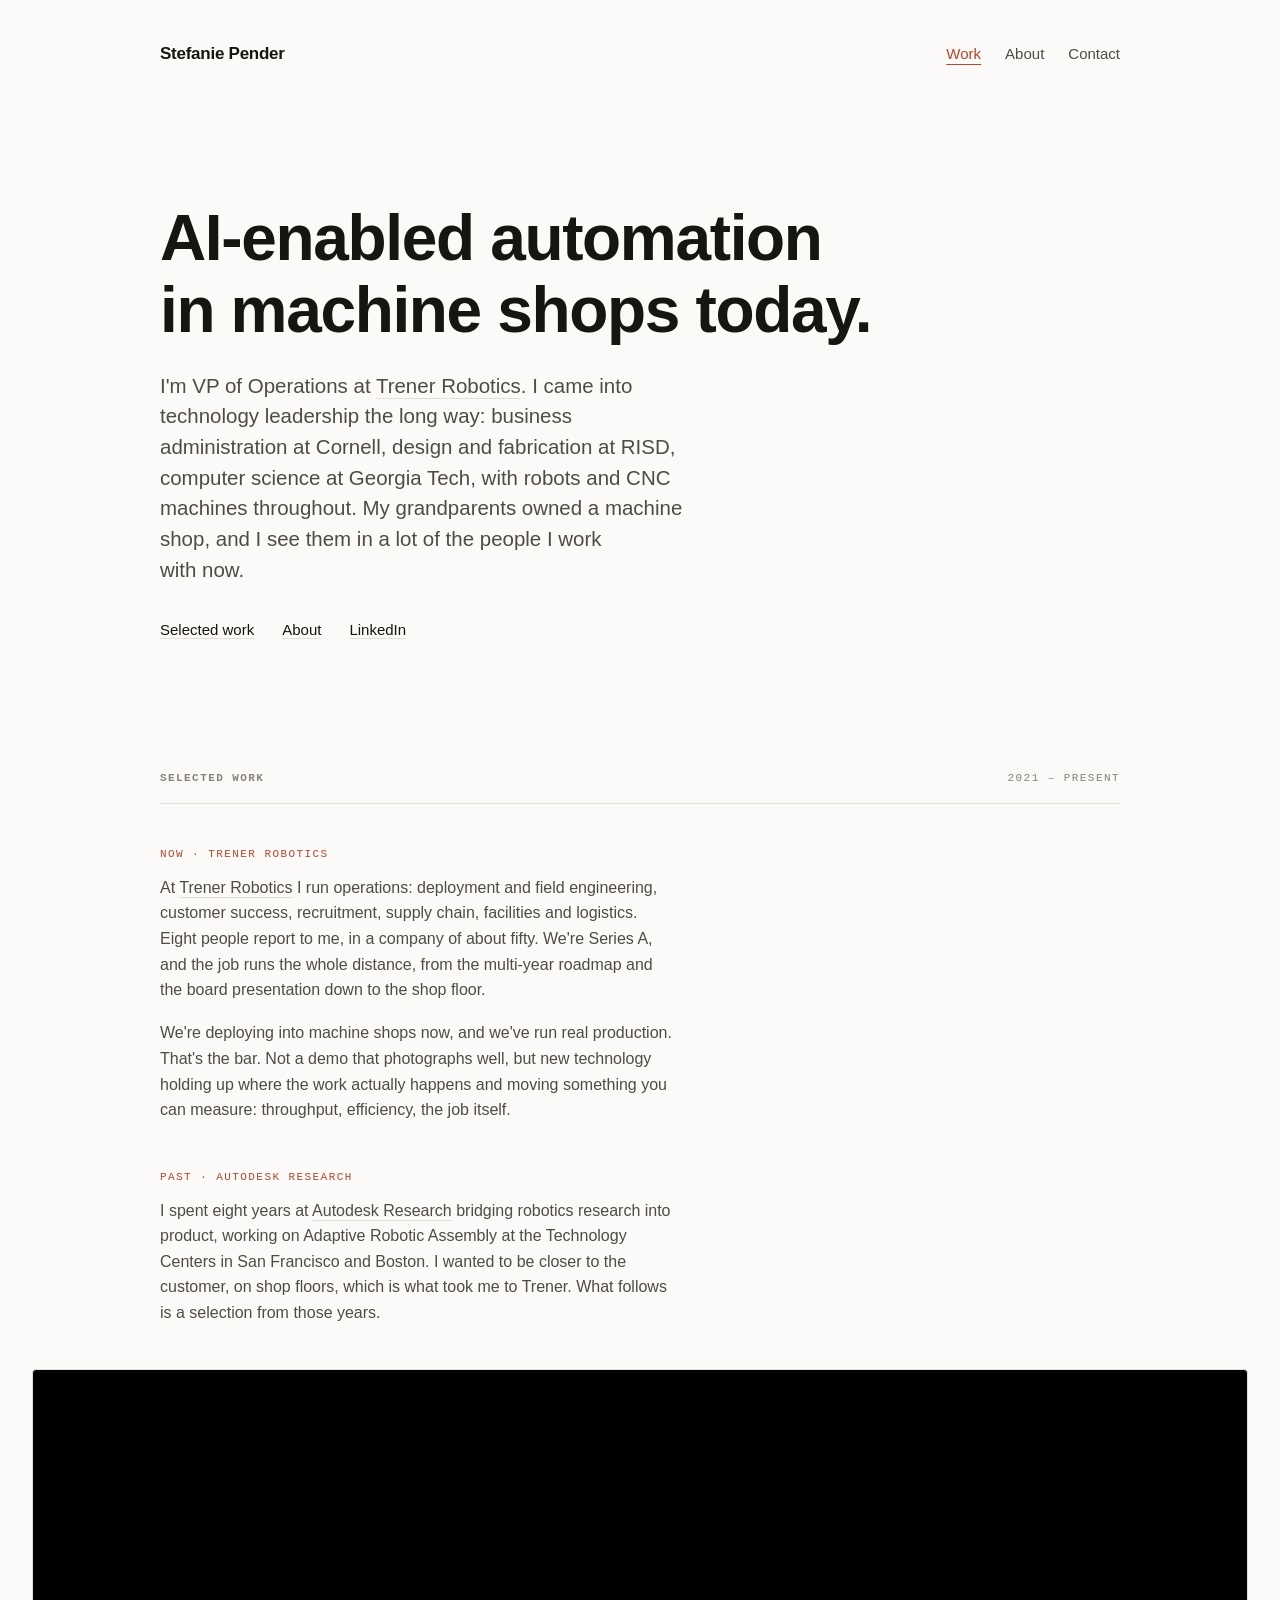
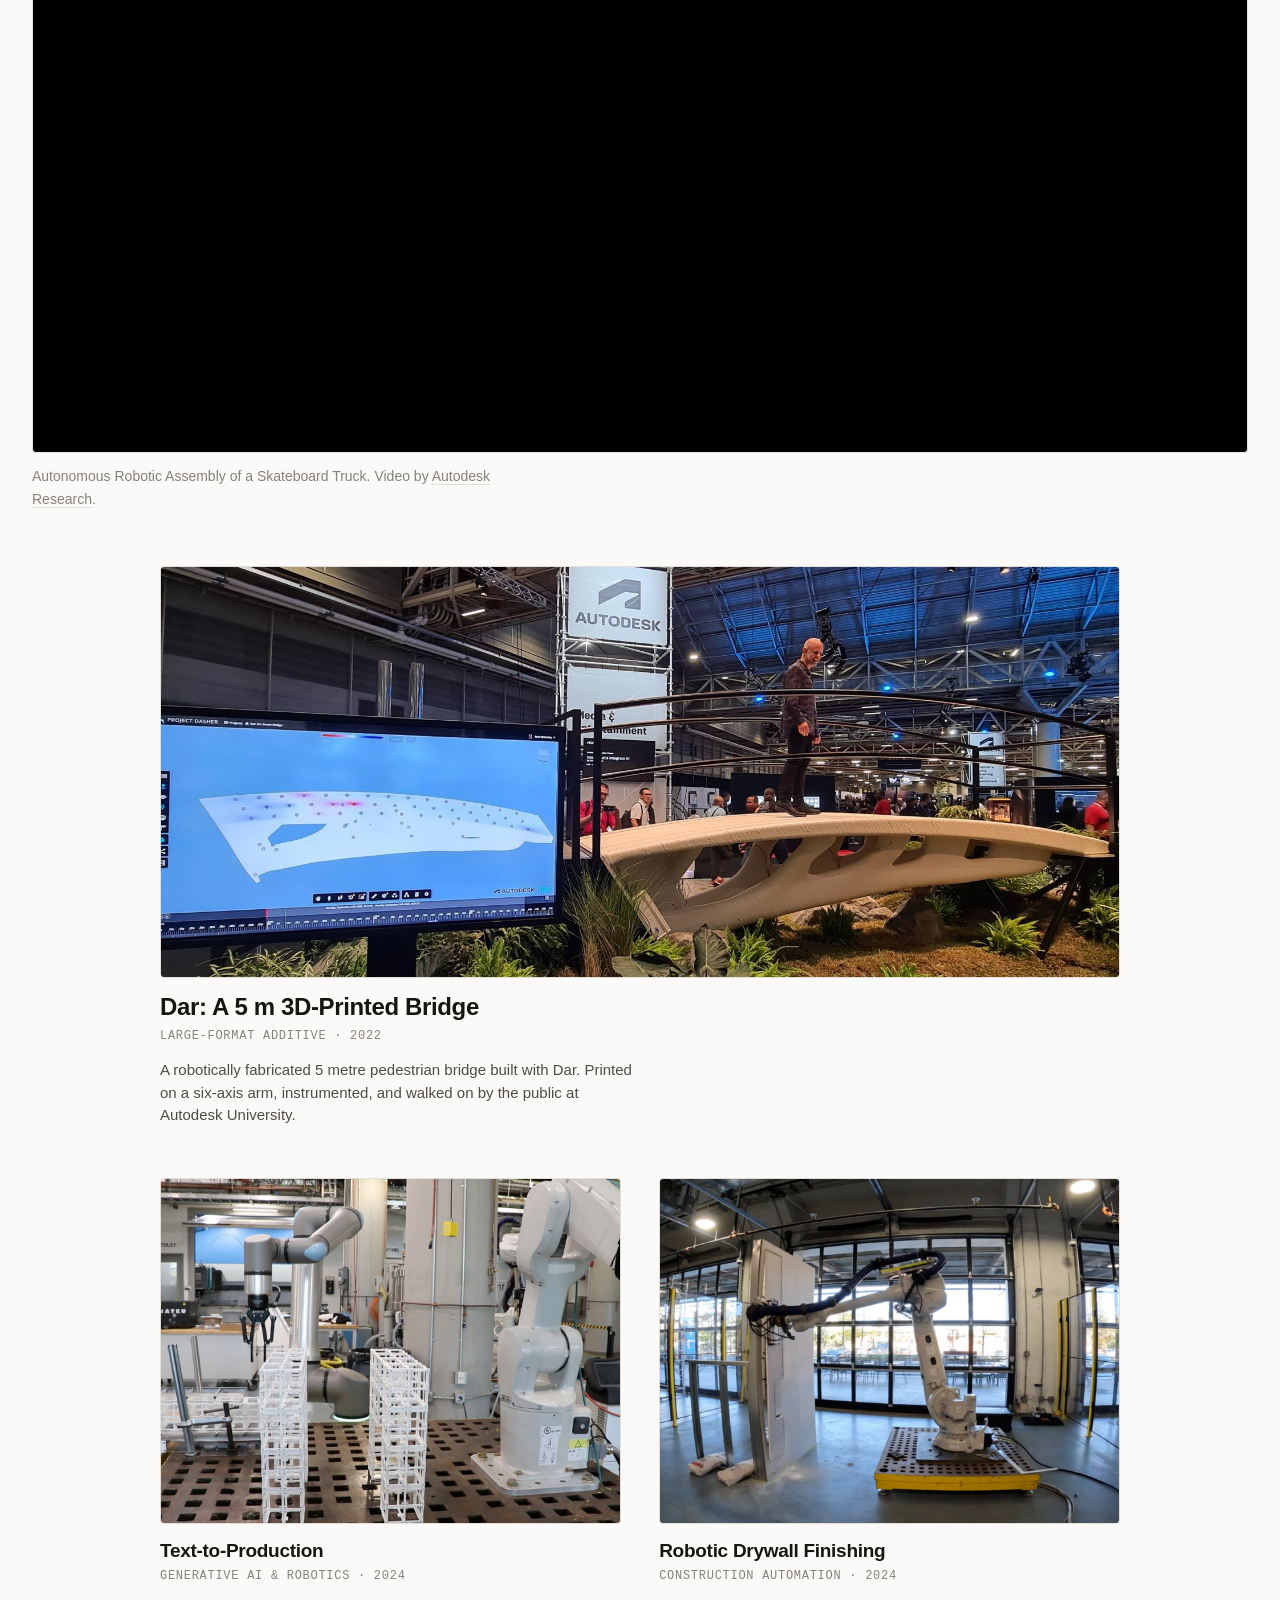
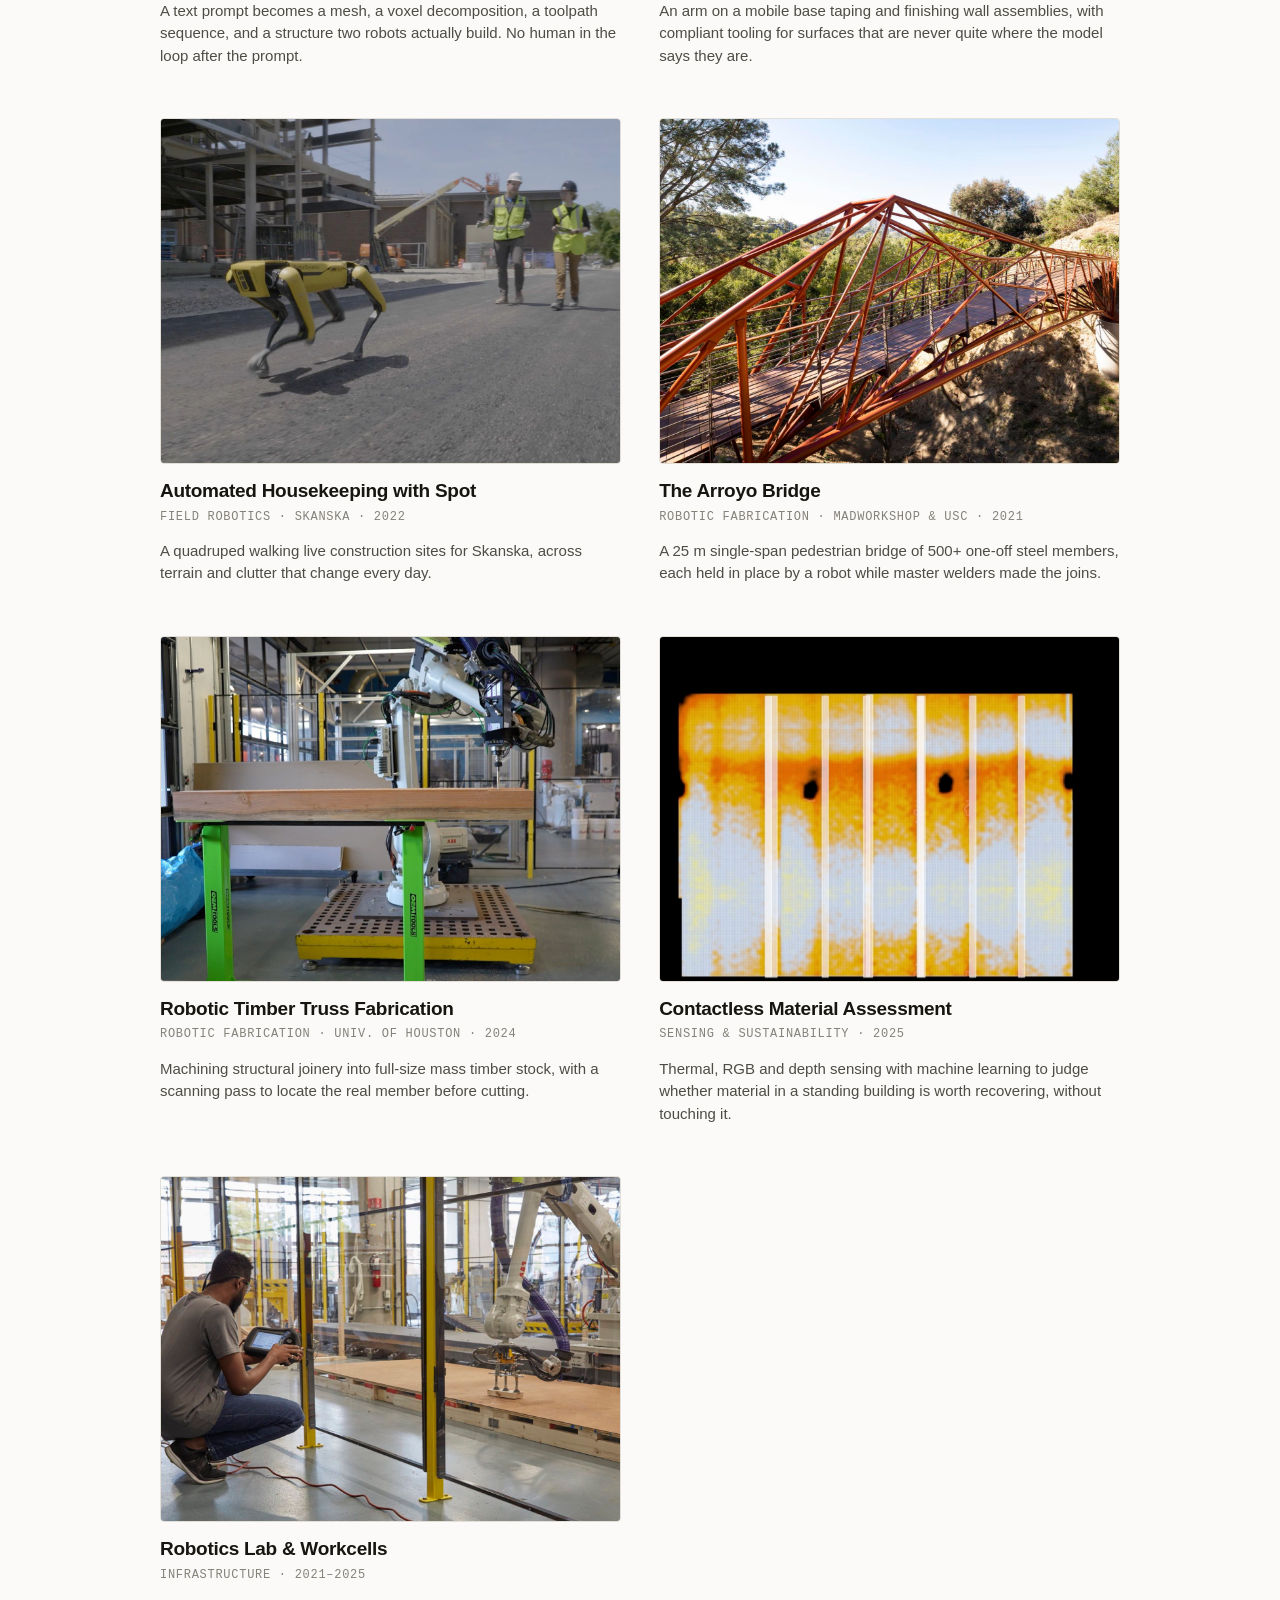
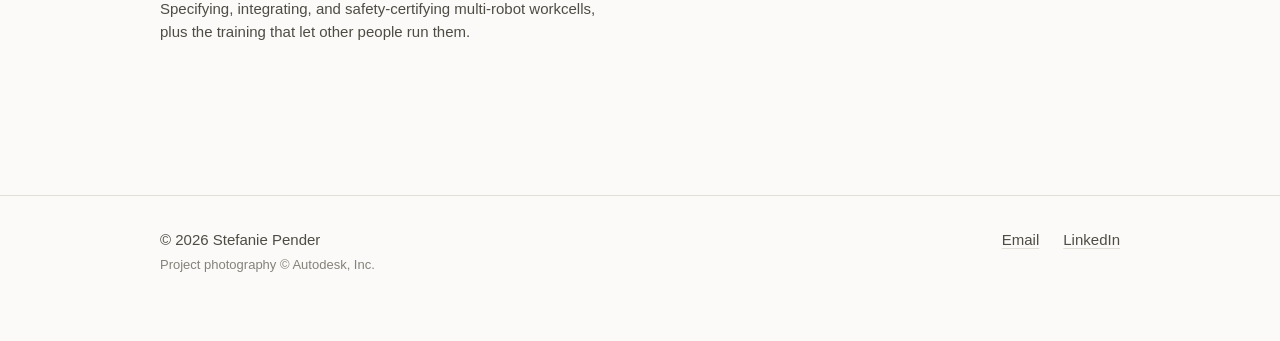
==== index.html @ 908fb956 "Fix repeated phrasing in the hero" ====
<!doctype html>
<html lang="en">
  <head>
    <meta charset="utf-8" />
    <meta name="viewport" content="width=device-width, initial-scale=1" />
    <title>Stefanie Pender</title>

    <meta
      name="description"
      content="Stefanie Pender. VP of Operations at Trener Robotics, deploying AI-enabled automation into working machine shops. Robotics, large-format additive, digital fabrication."
    />

    <link rel="canonical" href="https://stefaniepender.com/" />
    <link rel="stylesheet" href="/css/style.css" />
    <link rel="icon" href="/favicon.svg" type="image/svg+xml" />

    <meta property="og:type" content="website" />
    <meta property="og:title" content="Stefanie Pender" />
    <meta
      property="og:description"
      content="VP of Operations at Trener Robotics, deploying AI-enabled automation into working machine shops."
    />
    <meta property="og:url" content="https://stefaniepender.com/" />
    <meta property="og:image" content="https://stefaniepender.com/images/bridge-hero.jpg" />
    <meta name="twitter:card" content="summary_large_image" />
  </head>

  <body>
    <a class="skip" href="#main">Skip to content</a>

    <header class="masthead">
      <div class="wrap masthead__inner">
        <a class="wordmark" href="/">Stefanie Pender</a>
        <nav class="nav" aria-label="Primary">
          <a href="#work" aria-current="page">Work</a>
          <a href="/about/">About</a>
          <a data-mail href="#">Contact</a>
        </nav>
      </div>
    </header>

    <main id="main">
      <section class="hero wrap">
        <h1>AI-enabled automation in machine shops today.</h1>
        <p class="hero__lede">
          I'm VP of Operations at
          <a href="https://trener.ai">Trener Robotics</a>. I came into technology
          leadership the long way: business administration at Cornell, design and
          fabrication at RISD, computer science at Georgia Tech, with robots and
          CNC machines throughout. My grandparents owned a machine shop, and I
          see them in a lot of the people I work with now.
        </p>
        <p class="hero__links">
          <a href="#work">Selected work</a>
          <a href="/about/">About</a>
          <a href="https://www.linkedin.com/in/stefanie-pender-4baa75116">LinkedIn</a>
        </p>
      </section>

      <section class="section wrap" id="work">
        <div class="section__head">
          <h2 class="eyebrow">Selected work</h2>
          <p class="eyebrow">2021 &ndash; present</p>
        </div>

        <h3 class="block-head">Now &middot; Trener Robotics</h3>

        <p class="section__intro">
          At <a href="https://trener.ai">Trener Robotics</a> I run operations:
          deployment and field engineering, customer success, recruitment, supply
          chain, facilities and logistics. Eight people report to me, in a company
          of about fifty. We're Series A, and the job runs the whole distance,
          from the multi-year roadmap and the board presentation down to the shop
          floor.
        </p>

        <p class="section__intro">
          We're deploying into machine shops now, and we've run real production.
          That's the bar. Not a demo that photographs well, but new technology
          holding up where the work actually happens and moving something you can
          measure: throughput, efficiency, the job itself.
        </p>

        <h3 class="block-head block-head--next">Past &middot; Autodesk Research</h3>

        <p class="section__intro">
          I spent eight years at
          <a href="https://www.research.autodesk.com/research-areas/science/robotics/"
            >Autodesk Research</a
          >
          bridging robotics research into product, working on Adaptive Robotic
          Assembly at the Technology Centers in San Francisco and Boston. I
          wanted to be closer to the customer, on shop floors, which is what took
          me to Trener. What follows is a selection from those years.
        </p>

        <figure class="figure video-figure">
          <div class="video">
            <iframe
              src="https://www.youtube-nocookie.com/embed/DknhWmcFutI?start=9"
              title="Autonomous Robotic Assembly of a Skateboard Truck"
              loading="lazy"
              referrerpolicy="strict-origin-when-cross-origin"
              allow="accelerometer; clipboard-write; encrypted-media; gyroscope; picture-in-picture; web-share"
              allowfullscreen
            ></iframe>
          </div>
          <figcaption>
            Autonomous Robotic Assembly of a Skateboard Truck. Video by
            <a href="https://www.youtube.com/@autodeskresearch">Autodesk Research</a>.
          </figcaption>
        </figure>

        <ul class="grid">
          <li class="is-wide">
            <a class="card" href="/work/printed-bridge/">
              <div class="card__frame">
                <img
                  src="/images/bridge-hero.jpg"
                  alt="A person walking across a 3D-printed pedestrian bridge on an exhibition floor, with a live digital-twin readout of the structure on a screen beside it"
                  width="1680"
                  height="720"
                  loading="eager"
                />
              </div>
              <div>
                <h3 class="card__title">Dar: A 5&nbsp;m 3D-Printed Bridge</h3>
                <p class="card__meta">Large-format additive &middot; 2022</p>
                <p class="card__desc">
                  A robotically fabricated 5&nbsp;metre pedestrian bridge built
                  with Dar. Printed on a six-axis arm, instrumented, and walked
                  on by the public at Autodesk University.
                </p>
              </div>
            </a>
          </li>

          <li>
            <a class="card" href="/work/text-to-production/">
              <div class="card__frame">
                <img
                  src="/images/t2p-card.jpg"
                  alt="A Universal Robots arm and an ABB arm assembling white lattice voxel modules into towers on a steel fixture table"
                  width="1400"
                  height="1050"
                  loading="lazy"
                />
              </div>
              <div>
                <h3 class="card__title">Text-to-Production</h3>
                <p class="card__meta">Generative AI &amp; robotics &middot; 2024</p>
                <p class="card__desc">
                  A text prompt becomes a mesh, a voxel decomposition, a toolpath
                  sequence, and a structure two robots actually build. No human
                  in the loop after the prompt.
                </p>
              </div>
            </a>
          </li>

          <li>
            <a class="card" href="/work/drywall-finishing/">
              <div class="card__frame">
                <img
                  src="/images/drywall-card.jpg"
                  alt="An ABB robot arm on a mobile base applying joint compound to a drywall panel in a robotics lab"
                  width="1400"
                  height="1050"
                  loading="lazy"
                />
              </div>
              <div>
                <h3 class="card__title">Robotic Drywall Finishing</h3>
                <p class="card__meta">Construction automation &middot; 2024</p>
                <p class="card__desc">
                  An arm on a mobile base taping and finishing wall assemblies,
                  with compliant tooling for surfaces that are never quite where
                  the model says they are.
                </p>
              </div>
            </a>
          </li>

          <li>
            <a class="card" href="/work/spot/">
              <div class="card__frame">
                <img
                  src="/images/spot-card.jpg"
                  alt="A yellow Boston Dynamics Spot quadruped robot walking across fresh asphalt on an active construction site, with two workers in hi-vis vests following behind"
                  width="1400"
                  height="1050"
                  loading="lazy"
                />
              </div>
              <div>
                <h3 class="card__title">Automated Housekeeping with Spot</h3>
                <p class="card__meta">Field robotics &middot; Skanska &middot; 2022</p>
                <p class="card__desc">
                  A quadruped walking live construction sites for Skanska, across
                  terrain and clutter that change every day.
                </p>
              </div>
            </a>
          </li>

          <li>
            <a class="card" href="/work/arroyo-bridge/">
              <div class="card__frame">
                <img
                  src="/images/arroyo-card.jpg"
                  alt="The completed Arroyo Bridge, an orange steel lattice pedestrian bridge spanning a wooded canyon in Los Angeles"
                  width="1400"
                  height="1050"
                  loading="lazy"
                />
              </div>
              <div>
                <h3 class="card__title">The Arroyo Bridge</h3>
                <p class="card__meta">Robotic fabrication &middot; MADWORKSHOP &amp; USC &middot; 2021</p>
                <p class="card__desc">
                  A 25&nbsp;m single-span pedestrian bridge of 500+ one-off
                  steel members, each held in place by a robot while master
                  welders made the joins.
                </p>
              </div>
            </a>
          </li>

          <li>
            <a class="card" href="/work/timber-truss/">
              <div class="card__frame">
                <img
                  src="/images/truss-card.jpg"
                  alt="An ABB robot arm with a spindle end effector milling a joint into a large timber truss cross member clamped on green stands"
                  width="1400"
                  height="1050"
                  loading="lazy"
                />
              </div>
              <div>
                <h3 class="card__title">Robotic Timber Truss Fabrication</h3>
                <p class="card__meta">
                  Robotic fabrication &middot; Univ. of Houston &middot; 2024
                </p>
                <p class="card__desc">
                  Machining structural joinery into full-size mass timber stock,
                  with a scanning pass to locate the real member before cutting.
                </p>
              </div>
            </a>
          </li>

          <li>
            <a class="card" href="/work/material-recovery/">
              <div class="card__frame">
                <img
                  src="/images/nde-card.jpg"
                  alt="A false-color thermographic scan of a material sample showing internal voids as dark spots"
                  width="1400"
                  height="1050"
                  loading="lazy"
                />
              </div>
              <div>
                <h3 class="card__title">Contactless Material Assessment</h3>
                <p class="card__meta">Sensing &amp; sustainability &middot; 2025</p>
                <p class="card__desc">
                  Thermal, RGB and depth sensing with machine learning to judge
                  whether material in a standing building is worth recovering,
                  without touching it.
                </p>
              </div>
            </a>
          </li>

          <li>
            <a class="card" href="/work/robotics-lab/">
              <div class="card__frame">
                <img
                  src="/images/shop-card.jpg"
                  alt="A technician crouching with a teach pendant, programming a large ABB robot on a linear rail behind safety fencing"
                  width="1400"
                  height="1050"
                  loading="lazy"
                />
              </div>
              <div>
                <h3 class="card__title">Robotics Lab &amp; Workcells</h3>
                <p class="card__meta">Infrastructure &middot; 2021&ndash;2025</p>
                <p class="card__desc">
                  Specifying, integrating, and safety-certifying multi-robot
                  workcells, plus the training that let other people run them.
                </p>
              </div>
            </a>
          </li>
        </ul>
      </section>
    </main>

    <footer class="footer">
      <div class="wrap footer__inner">
        <p>
          &copy; 2026 Stefanie Pender<br />
          <span class="footer__credit">Project photography &copy; Autodesk, Inc.</span>
        </p>
        <nav class="footer__links" aria-label="Elsewhere">
          <a data-mail href="#">Email</a>
          <a href="https://www.linkedin.com/in/stefanie-pender-4baa75116">LinkedIn</a>
        </nav>
      </div>
    </footer>
    <script>
      // Email is assembled at runtime so the address never appears as a
      // contiguous string in the source. Harvesters that don't run JS get nothing.
      (function () {
        var u = "stefpender", d = ["gmail", "com"].join(".");
        var addr = u + String.fromCharCode(64) + d;
        document.querySelectorAll("[data-mail]").forEach(function (el) {
          el.setAttribute("href", "mai" + "lto:" + addr);
          if (el.hasAttribute("data-mail-text")) el.textContent = addr;
        });
      })();
    </script>
  </body>
</html>
---- css/style.css ----
/* ==========================================================================
   stefaniepender.com — single stylesheet
   Edit the tokens in :root to reskin the whole site.
   ========================================================================== */

:root {
  color-scheme: light dark;

  /* Type */
  --font-sans: -apple-system, BlinkMacSystemFont, "Segoe UI", Inter, Helvetica,
    Arial, sans-serif;
  --font-mono: ui-monospace, SFMono-Regular, "SF Mono", Menlo, Consolas,
    monospace;

  /* Color — light */
  --bg: #fbfaf8;
  --bg-raised: #ffffff;
  --ink: #16150f;
  --ink-soft: #4e4c44;
  --ink-faint: #85827a;
  --rule: #e2dfd8;
  --accent: #b4462b;
  --accent-soft: #f4e7e2;

  /* Layout */
  --measure: 68rem;
  --gutter: clamp(1.25rem, 5vw, 4rem);
  --radius: 4px;
}

@media (prefers-color-scheme: dark) {
  :root {
    --bg: #100f0d;
    --bg-raised: #1a1917;
    --ink: #f2f0ea;
    --ink-soft: #b6b2a8;
    --ink-faint: #7e7a71;
    --rule: #2b2925;
    --accent: #f08b6d;
    --accent-soft: #2a1d18;
  }
}

*,
*::before,
*::after {
  box-sizing: border-box;
}

html {
  -webkit-text-size-adjust: 100%;
}

body {
  margin: 0;
  background: var(--bg);
  color: var(--ink);
  font-family: var(--font-sans);
  font-size: 1.0625rem;
  line-height: 1.6;
  -webkit-font-smoothing: antialiased;
  text-rendering: optimizeLegibility;
}

img {
  max-width: 100%;
  height: auto;
  display: block;
}

a {
  color: inherit;
  text-decoration-color: var(--rule);
  text-decoration-thickness: 1px;
  text-underline-offset: 0.22em;
  transition: text-decoration-color 0.18s ease, color 0.18s ease;
}

a:hover {
  text-decoration-color: var(--accent);
  color: var(--accent);
}

:focus-visible {
  outline: 2px solid var(--accent);
  outline-offset: 3px;
  border-radius: 2px;
}

h1,
h2,
h3 {
  line-height: 1.12;
  letter-spacing: -0.021em;
  font-weight: 600;
  margin: 0;
  text-wrap: balance;
}

p {
  margin: 0 0 1.1em;
  text-wrap: pretty;
}

p:last-child {
  margin-bottom: 0;
}

/* --- Utilities ----------------------------------------------------------- */

.wrap {
  width: 100%;
  max-width: var(--measure);
  margin-inline: auto;
  padding-inline: var(--gutter);
}

.skip {
  position: absolute;
  left: -9999px;
  top: 0;
  background: var(--bg-raised);
  color: var(--ink);
  padding: 0.75rem 1rem;
  z-index: 10;
}

.skip:focus {
  left: 1rem;
  top: 1rem;
}

.eyebrow {
  font-family: var(--font-mono);
  font-size: 0.6875rem;
  letter-spacing: 0.13em;
  text-transform: uppercase;
  color: var(--ink-faint);
  margin: 0;
}

/* --- Header -------------------------------------------------------------- */

.masthead {
  padding-block: clamp(1.5rem, 4vw, 2.5rem);
}

.masthead__inner {
  display: flex;
  flex-wrap: wrap;
  gap: 0.75rem 2rem;
  align-items: baseline;
  justify-content: space-between;
}

.wordmark {
  font-size: 1.0625rem;
  font-weight: 600;
  letter-spacing: -0.015em;
  text-decoration: none;
}

.wordmark:hover {
  color: var(--accent);
}

.nav {
  display: flex;
  gap: 1.5rem;
  font-size: 0.9375rem;
}

.nav a {
  text-decoration: none;
  color: var(--ink-soft);
}

.nav a:hover,
.nav a[aria-current="page"] {
  color: var(--accent);
}

.nav a[aria-current="page"] {
  text-decoration: underline;
  text-decoration-color: var(--accent);
  text-underline-offset: 0.3em;
}

/* --- Hero ---------------------------------------------------------------- */

.hero {
  padding-block: clamp(2.5rem, 8vw, 6rem) clamp(2.5rem, 6vw, 4.5rem);
}

.hero h1 {
  font-size: clamp(2.25rem, 7vw, 4rem);
  max-width: 22ch;
}

.hero__lede {
  margin-top: 1.5rem;
  font-size: clamp(1.0625rem, 1.6vw, 1.3125rem);
  line-height: 1.5;
  color: var(--ink-soft);
  max-width: 46ch;
}

.hero__links {
  margin-top: 2rem;
  display: flex;
  flex-wrap: wrap;
  gap: 0.5rem 1.75rem;
  font-size: 0.9375rem;
}

/* --- Section headings ---------------------------------------------------- */

.section {
  padding-block: clamp(2rem, 5vw, 3.5rem);
}

.section__head {
  display: flex;
  align-items: baseline;
  justify-content: space-between;
  gap: 1rem;
  padding-bottom: 1rem;
  border-bottom: 1px solid var(--rule);
  margin-bottom: clamp(1.75rem, 4vw, 2.75rem);
}

.block-head {
  font-family: var(--font-mono);
  font-size: 0.6875rem;
  letter-spacing: 0.13em;
  text-transform: uppercase;
  color: var(--accent);
  font-weight: 400;
  margin: 0 0 0.9rem;
}

/* extra air before the second block, without a rule */
.block-head--next {
  margin-top: clamp(2rem, 4vw, 3rem);
}

.section__intro {
  max-width: 58ch;
  margin: 0 0 1.1em;
  color: var(--ink-soft);
  font-size: 1rem;
}

.section__intro:last-of-type {
  margin-bottom: 0;
}

/* Responsive 16:9 video embed */
.video {
  position: relative;
  aspect-ratio: 16 / 9;
  border-radius: var(--radius);
  overflow: hidden;
  border: 1px solid var(--rule);
  background: #000;
}

.video iframe {
  position: absolute;
  inset: 0;
  width: 100%;
  height: 100%;
  border: 0;
}

/* .figure sets a margin shorthand later in this file, so these use
   .figure.video-figure to win on specificity rather than order. */
.figure.video-figure {
  max-width: none;
  margin: clamp(2rem, 4vw, 2.75rem) 0 clamp(2.5rem, 6vw, 3.5rem);
}

/* Break the video out well past the text column, centred, and scale it with
   the viewport so it never overflows at the breakpoint. */
@media (min-width: 62rem) {
  .figure.video-figure {
    --vid-w: min(calc(100vw - 4rem), 96rem);
    width: var(--vid-w);
    margin-left: calc(50% - var(--vid-w) / 2);
    margin-right: 0;
  }
}

/* --- Work grid ----------------------------------------------------------- */

.grid {
  display: grid;
  grid-template-columns: repeat(auto-fit, minmax(min(100%, 20rem), 1fr));
  gap: clamp(2rem, 4vw, 3.25rem) clamp(1.25rem, 3vw, 2.5rem);
  list-style: none;
  margin: 0;
  padding: 0;
}

.card {
  display: flex;
  flex-direction: column;
  gap: 1rem;
  text-decoration: none;
  color: inherit;
}

.card__frame {
  position: relative;
  overflow: hidden;
  border-radius: var(--radius);
  background: var(--bg-raised);
  border: 1px solid var(--rule);
  aspect-ratio: 4 / 3;
}

.card__frame img {
  width: 100%;
  height: 100%;
  object-fit: cover;
  transition: transform 0.5s cubic-bezier(0.2, 0.7, 0.3, 1);
}

.card:hover .card__frame img,
.card:focus-visible .card__frame img {
  transform: scale(1.035);
}

/* Feature card — put class="is-wide" on the <li> (the grid child, not the <a>)
   to make one project span the full grid width. */
@media (min-width: 52rem) {
  .grid > .is-wide {
    grid-column: 1 / -1;
  }

  .grid > .is-wide .card__frame {
    aspect-ratio: 21 / 9;
  }

  .grid > .is-wide .card__title {
    font-size: 1.5rem;
  }

  .grid > .is-wide .card__desc {
    max-width: 58ch;
  }
}

.card__title {
  font-size: 1.1875rem;
  font-weight: 600;
  letter-spacing: -0.015em;
}

.card:hover .card__title,
.card:focus-visible .card__title {
  color: var(--accent);
}

.card__meta {
  font-family: var(--font-mono);
  font-size: 0.75rem;
  letter-spacing: 0.06em;
  text-transform: uppercase;
  color: var(--ink-faint);
  margin-top: 0.4rem;
}

.card__desc {
  margin-top: 0.65rem;
  font-size: 0.9375rem;
  color: var(--ink-soft);
  line-height: 1.5;
}

/* --- Prose (about + project pages) -------------------------------------- */

.prose {
  max-width: 62ch;
}

.prose h2 {
  font-size: 1.25rem;
  margin-top: 2.5rem;
  margin-bottom: 0.75rem;
}

.prose ul {
  padding-left: 1.15rem;
  margin: 0 0 1.1em;
}

.prose li {
  margin-bottom: 0.35em;
}

.prose a {
  text-decoration-color: var(--accent);
}

/* Key/value list for contact, CV rows, project facts */
.facts {
  display: grid;
  grid-template-columns: minmax(6rem, max-content) 1fr;
  gap: 0.6rem 1.75rem;
  margin: 0;
  font-size: 0.9375rem;
  border-top: 1px solid var(--rule);
  padding-top: 1.25rem;
}

.facts dt {
  font-family: var(--font-mono);
  font-size: 0.75rem;
  letter-spacing: 0.06em;
  text-transform: uppercase;
  color: var(--ink-faint);
  padding-top: 0.15rem;
}

.at {
  color: var(--ink-faint);
}

.facts dd {
  margin: 0;
  color: var(--ink-soft);
}

/* Multi-item Role/Team values inside a facts list */
.facts__list {
  margin: 0;
  padding-left: 1.05rem;
}

.facts__list li {
  margin-bottom: 0.25rem;
}

/* --- Article header (project pages) ------------------------------------- */

.article__head {
  padding-block: clamp(2rem, 6vw, 4rem) clamp(1.5rem, 4vw, 2.5rem);
}

.article__head h1 {
  font-size: clamp(1.875rem, 5vw, 3rem);
  max-width: 28ch;
  margin-top: 0.75rem;
}

.figure {
  margin: clamp(2rem, 5vw, 3.5rem) 0;
}

.figure img {
  width: 100%;
  border-radius: var(--radius);
  border: 1px solid var(--rule);
}

.figure figcaption {
  margin-top: 0.75rem;
  font-size: 0.875rem;
  color: var(--ink-faint);
  max-width: 60ch;
}

/* Two-up figure row. Mixed aspect ratios are fine — tops align. */
.figs {
  display: grid;
  grid-template-columns: repeat(auto-fit, minmax(min(100%, 16rem), 1fr));
  gap: clamp(1rem, 3vw, 2rem);
  align-items: start;
  margin: clamp(1.5rem, 4vw, 2.5rem) 0;
}

.figs .figure {
  margin: 0;
}

.back {
  display: inline-block;
  margin-top: clamp(2.5rem, 6vw, 4rem);
  font-size: 0.9375rem;
  text-decoration: none;
  color: var(--ink-soft);
}

.back:hover {
  color: var(--accent);
}

/* --- Footer -------------------------------------------------------------- */

.footer {
  margin-top: clamp(3rem, 8vw, 6rem);
  border-top: 1px solid var(--rule);
  padding-block: 2rem clamp(2rem, 5vw, 3rem);
  font-size: 0.9375rem;
  color: var(--ink-soft);
}

.footer__inner {
  display: flex;
  flex-wrap: wrap;
  gap: 1rem 2rem;
  align-items: baseline;
  justify-content: space-between;
}

.footer__credit {
  color: var(--ink-faint);
  font-size: 0.8125rem;
}

.footer__links {
  display: flex;
  flex-wrap: wrap;
  gap: 1.5rem;
}

@media (prefers-reduced-motion: reduce) {
  *,
  *::before,
  *::after {
    transition-duration: 0.01ms !important;
    animation-duration: 0.01ms !important;
  }
}
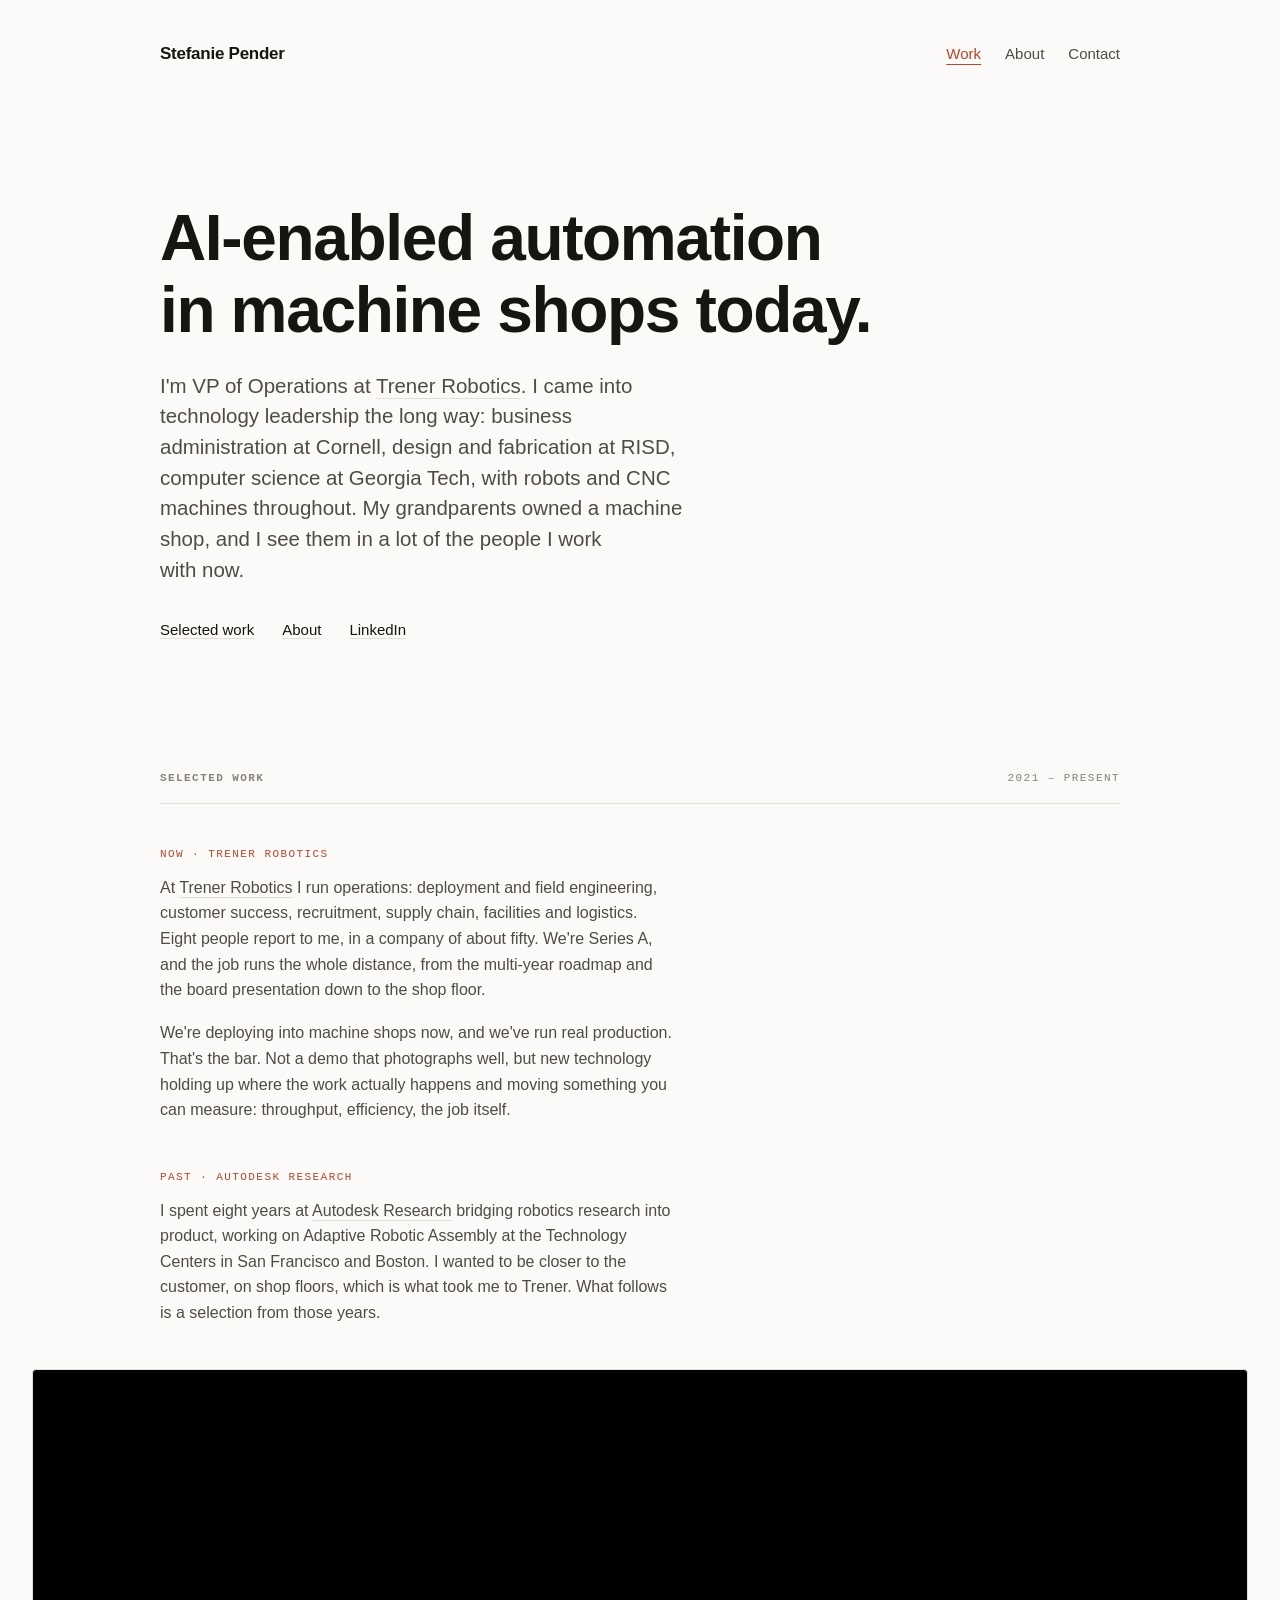
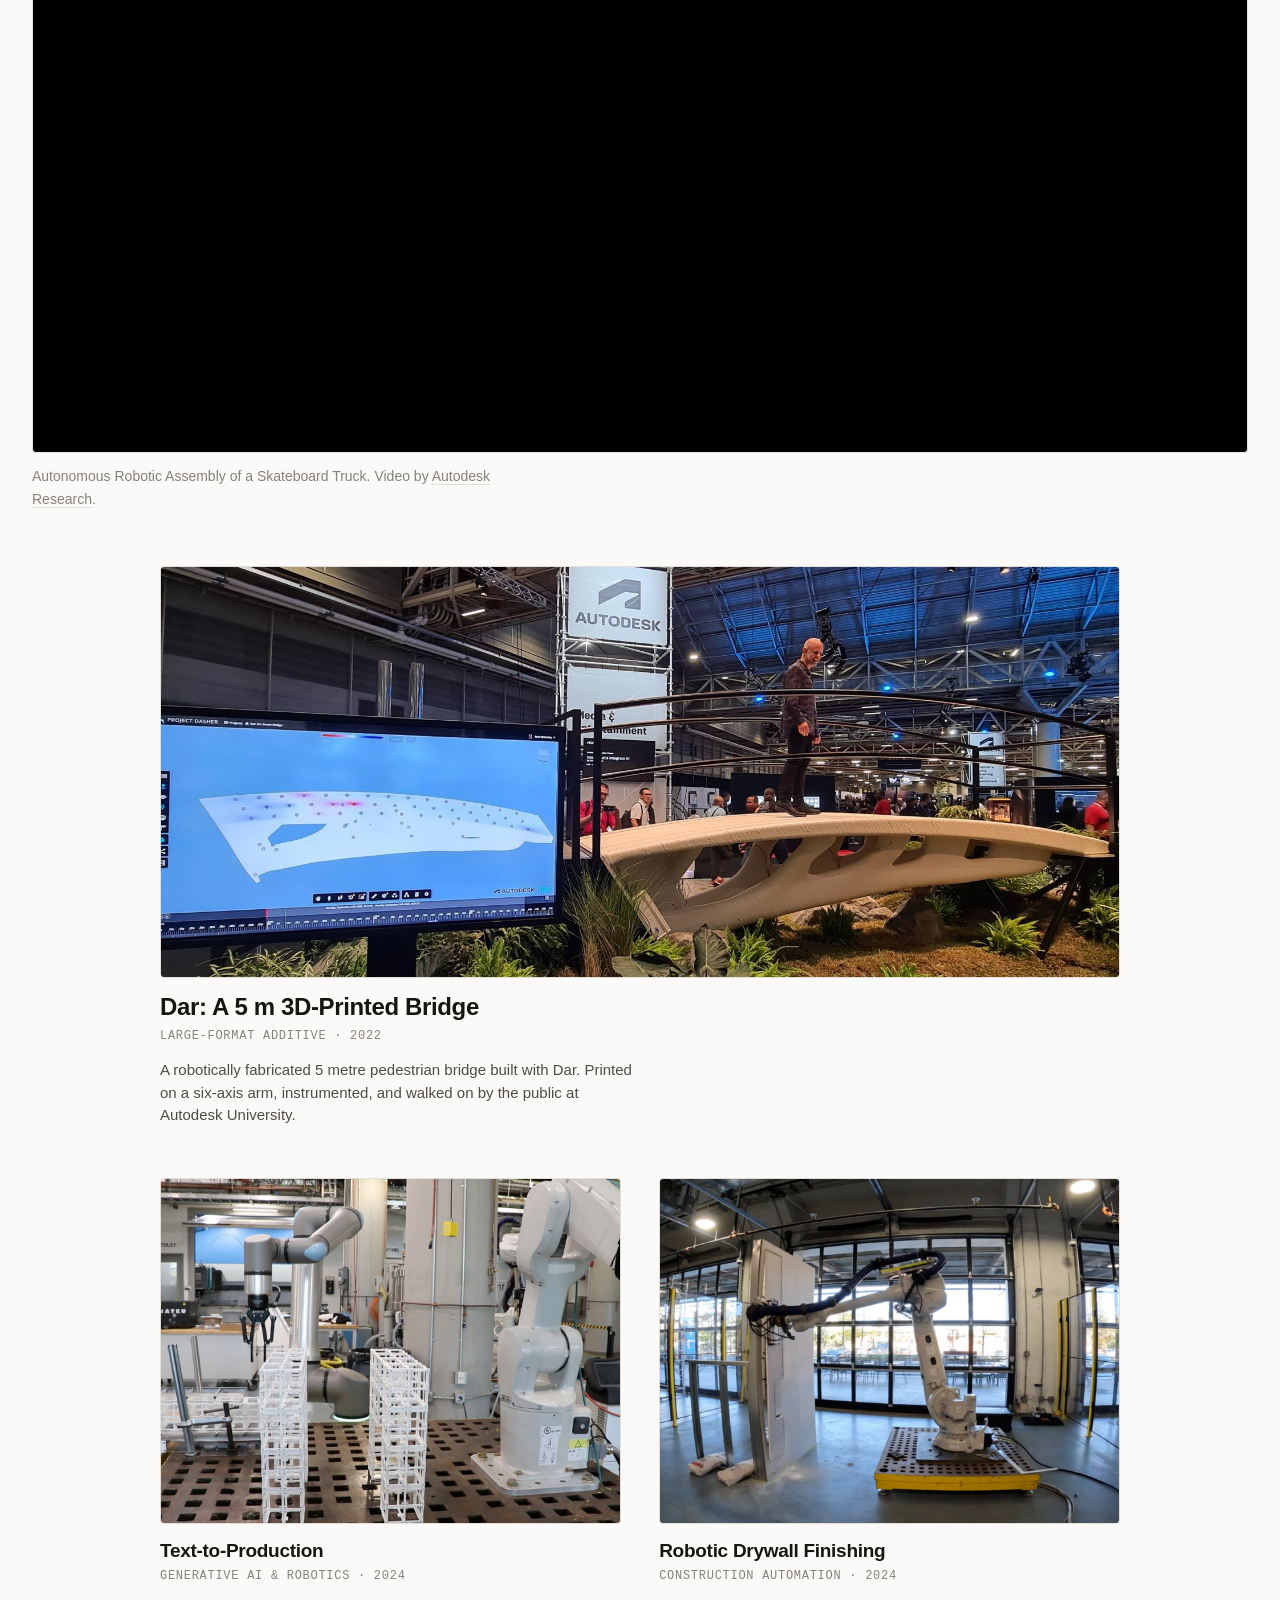
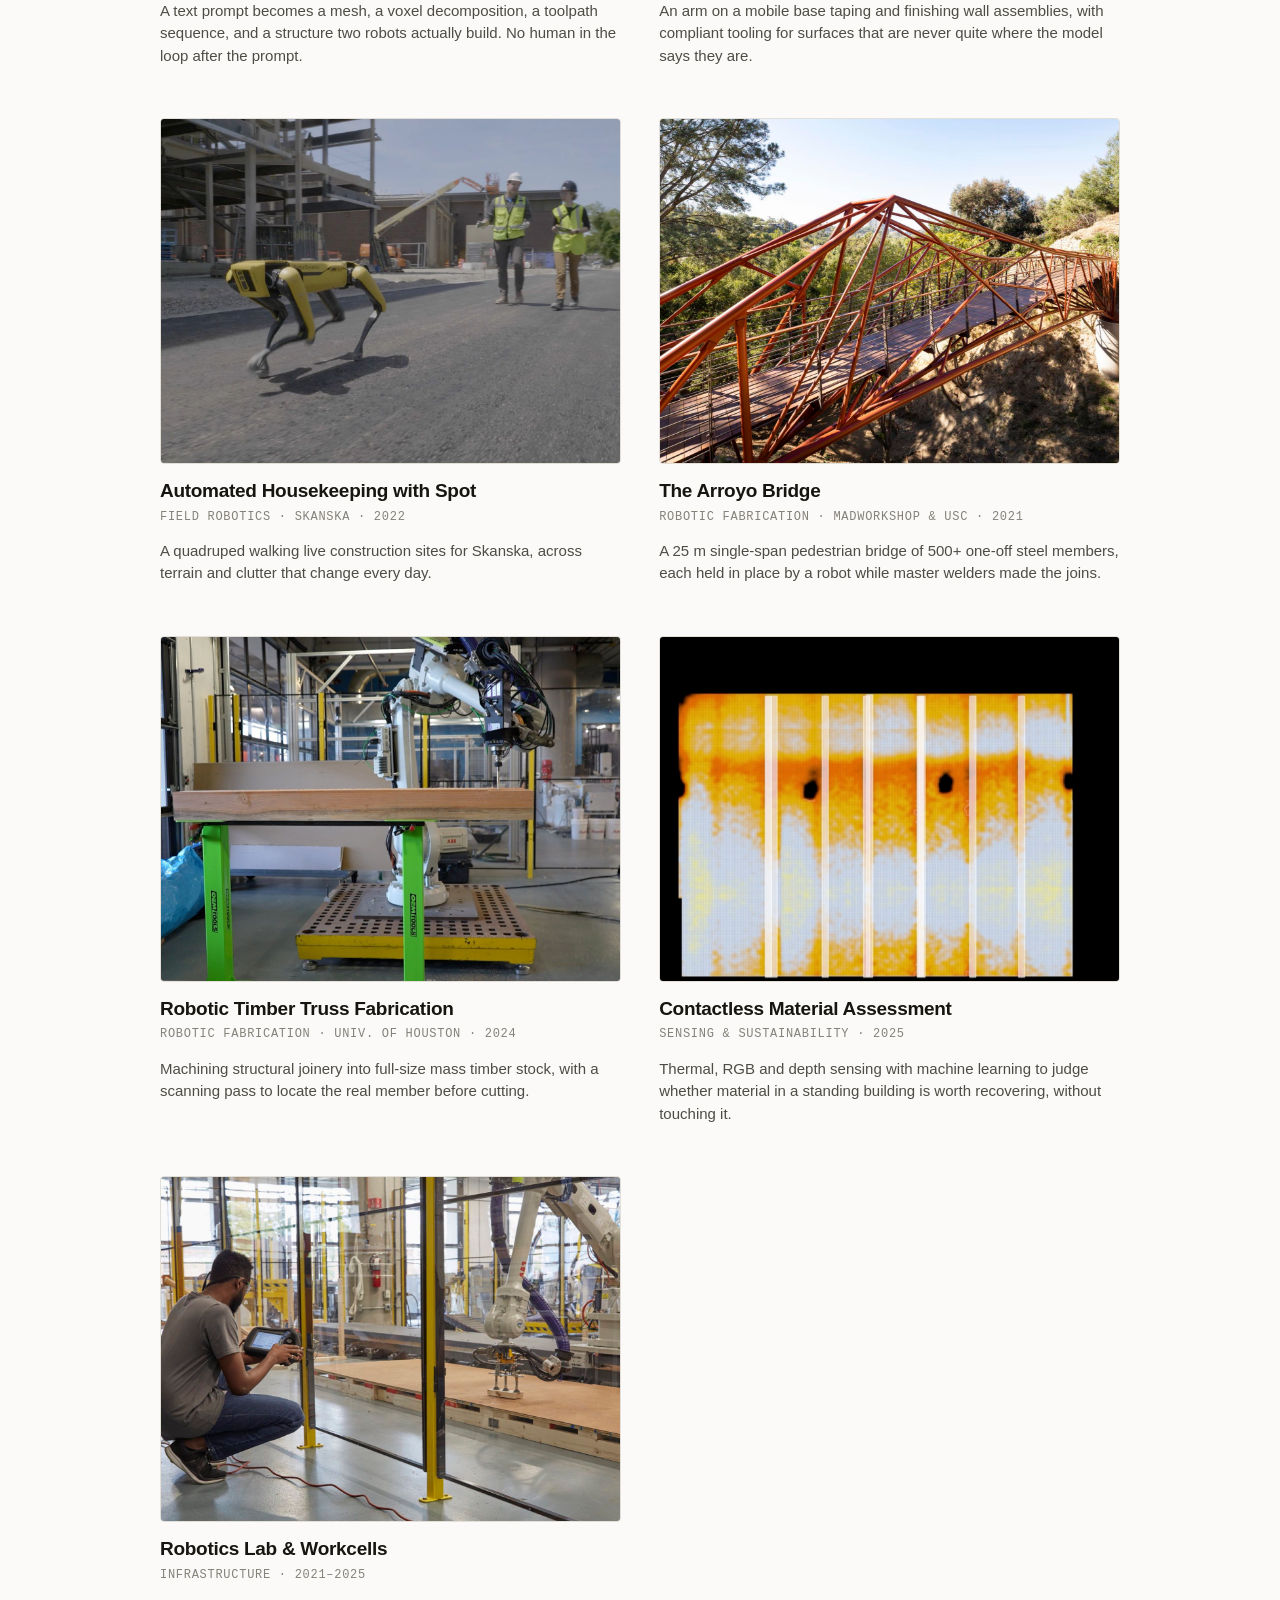
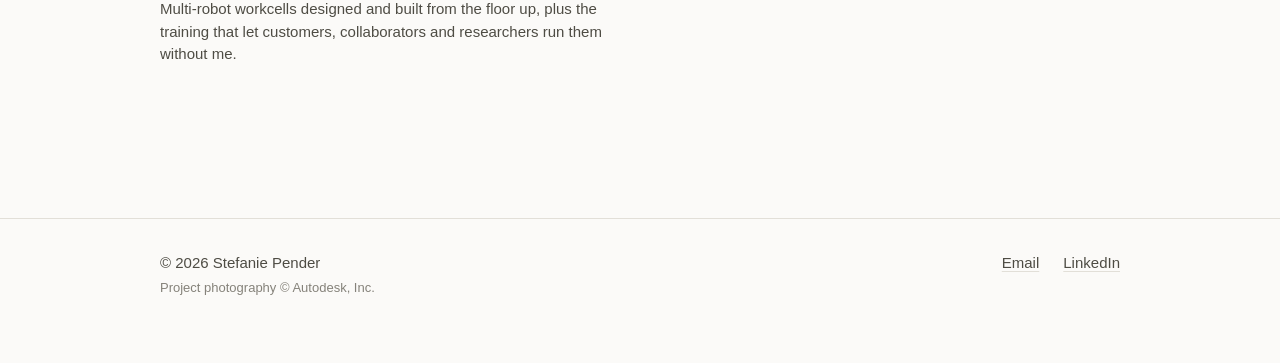
==== commit ebfbfd81: "Rewrite the workcells summary across page, card and meta" ====
--- a/index.html
+++ b/index.html
@@ -288,8 +288,9 @@
                 <h3 class="card__title">Robotics Lab &amp; Workcells</h3>
                 <p class="card__meta">Infrastructure &middot; 2021&ndash;2025</p>
                 <p class="card__desc">
-                  Specifying, integrating, and safety-certifying multi-robot
-                  workcells, plus the training that let other people run them.
+                  Multi-robot workcells designed and built from the floor up,
+                  plus the training that let customers, collaborators and
+                  researchers run them without me.
                 </p>
               </div>
             </a>
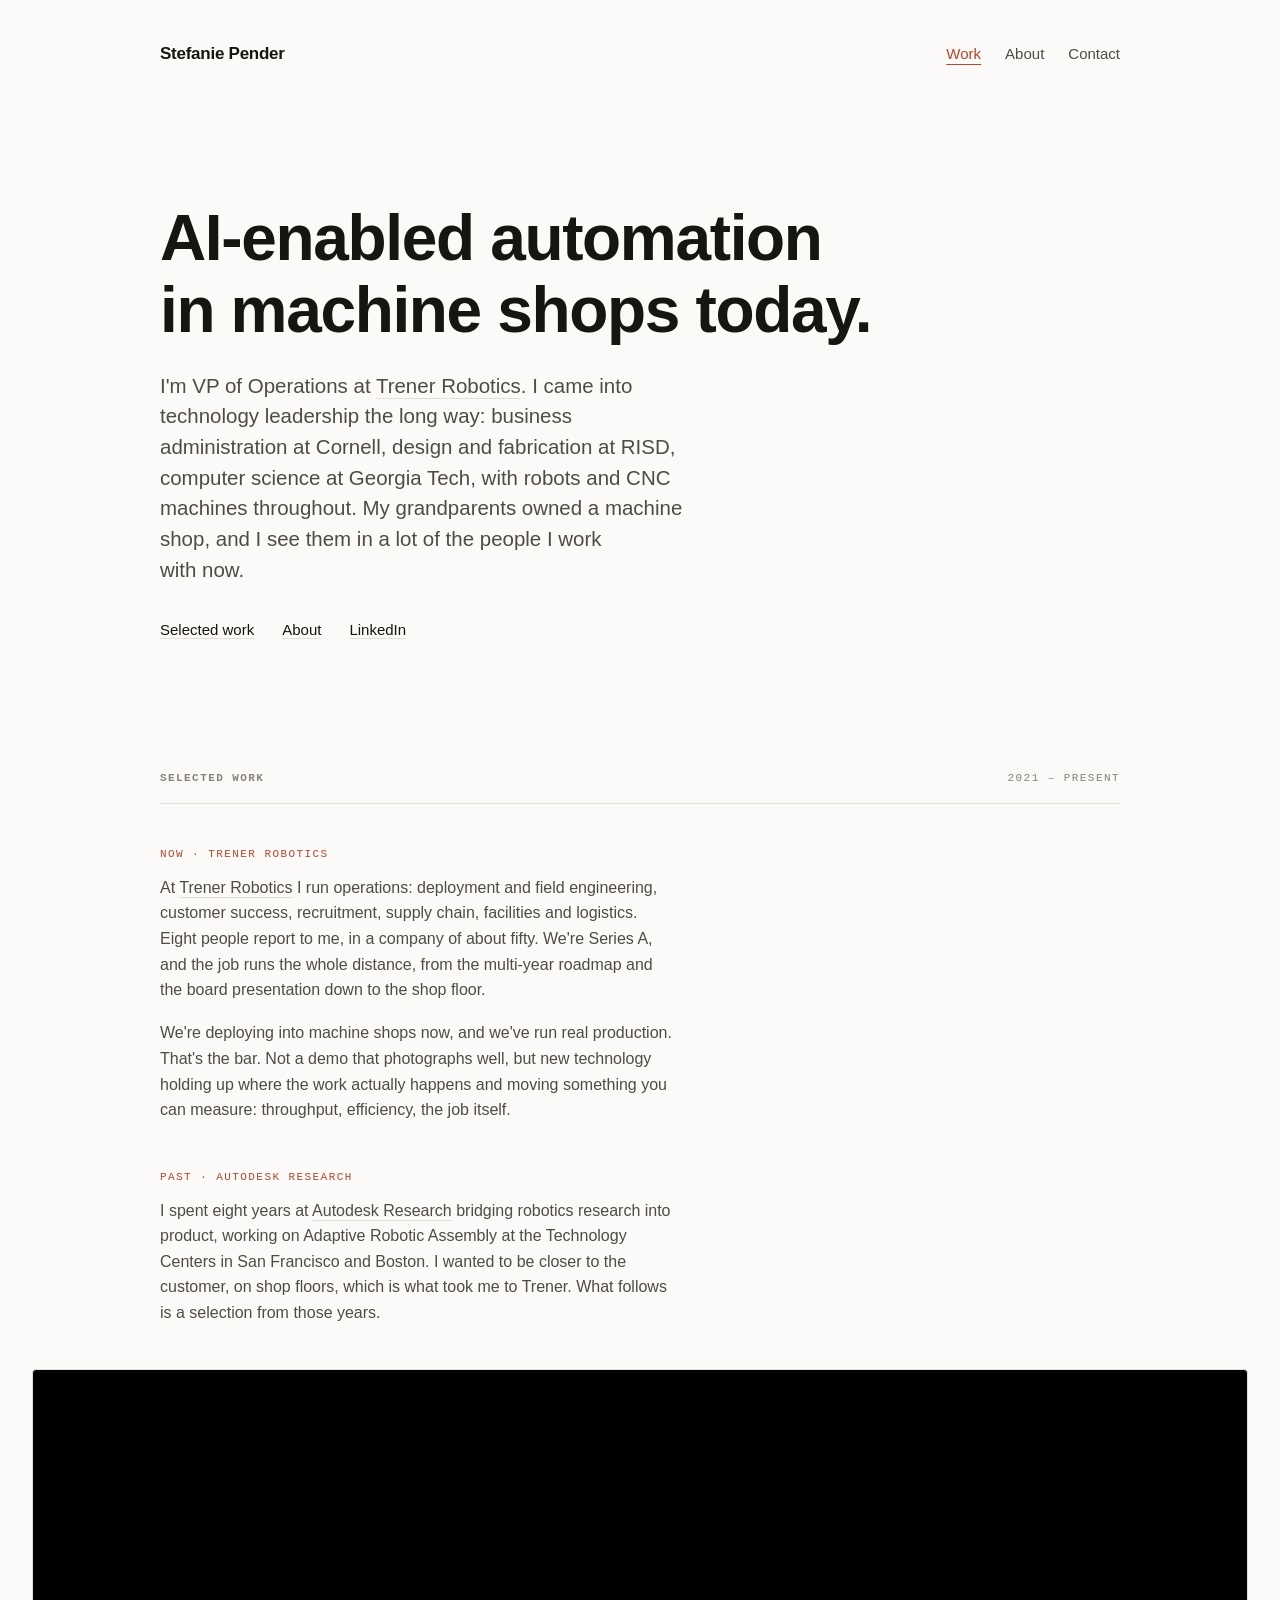
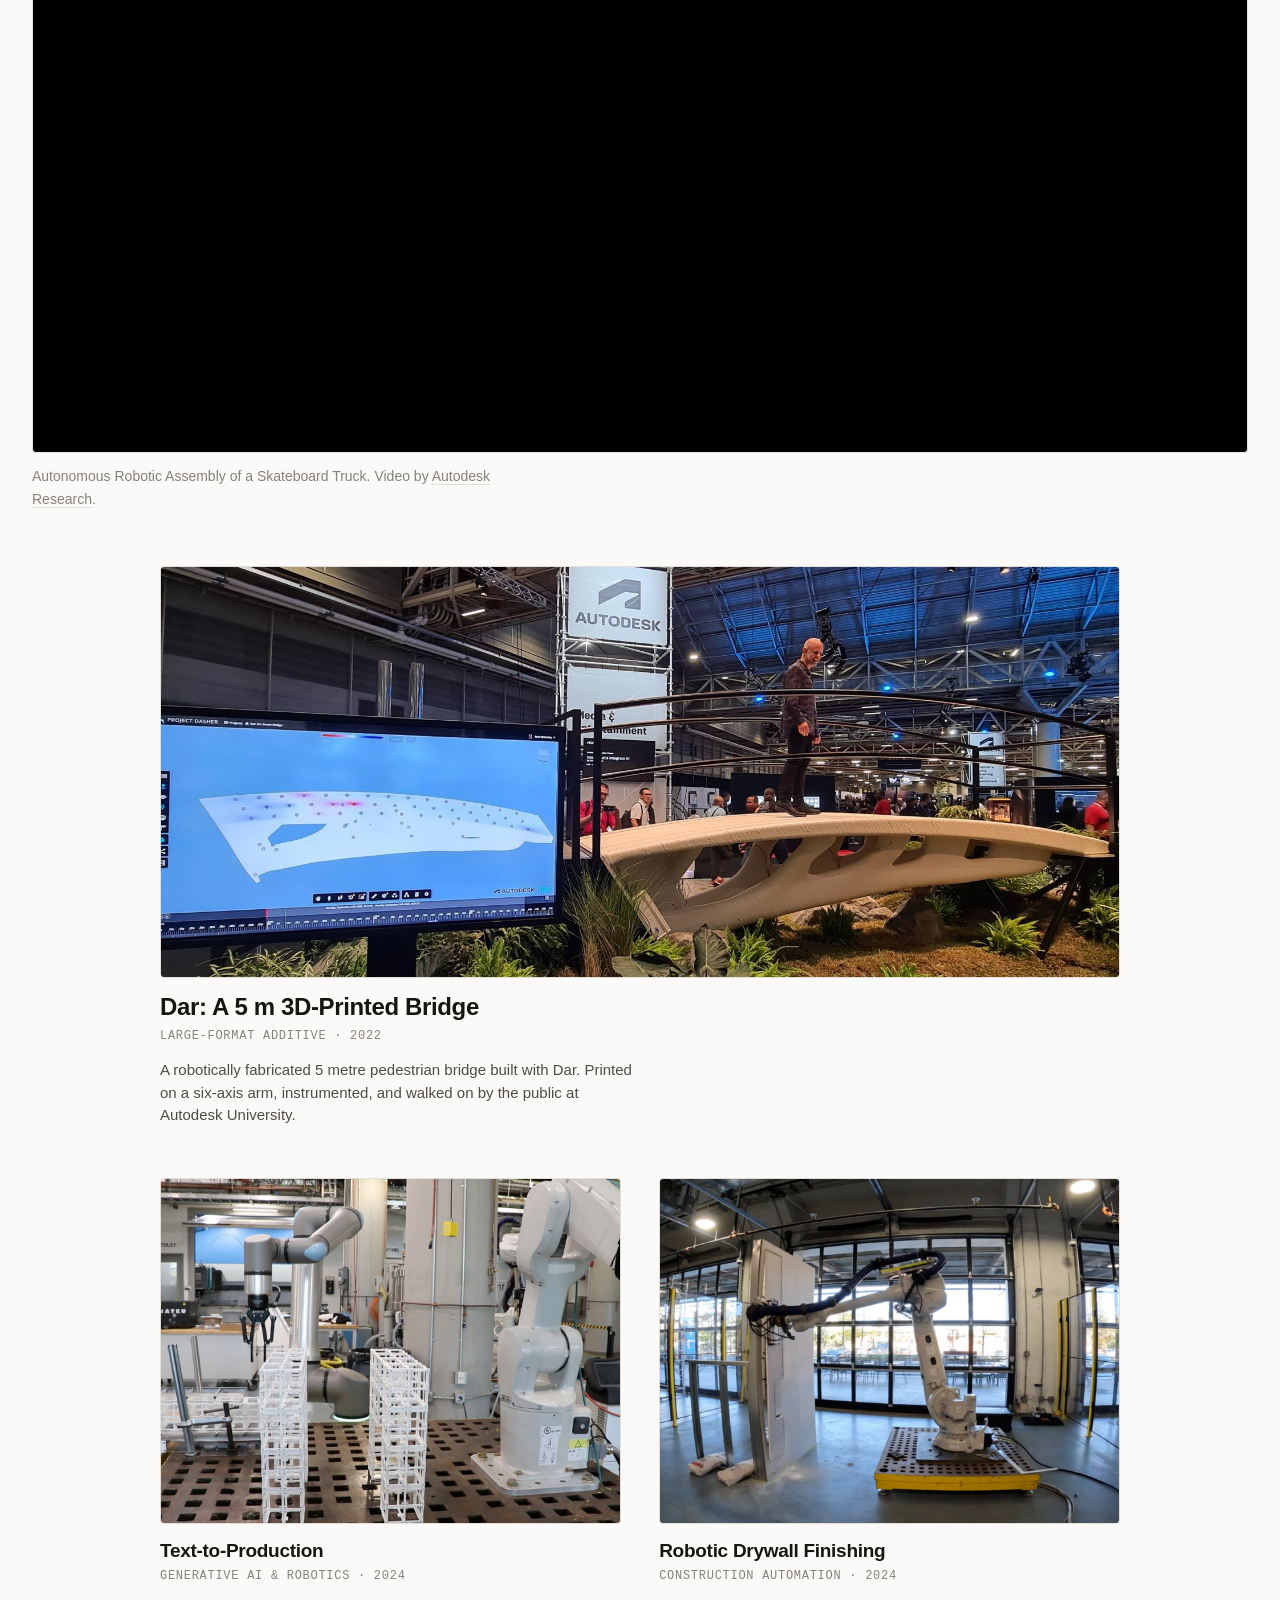
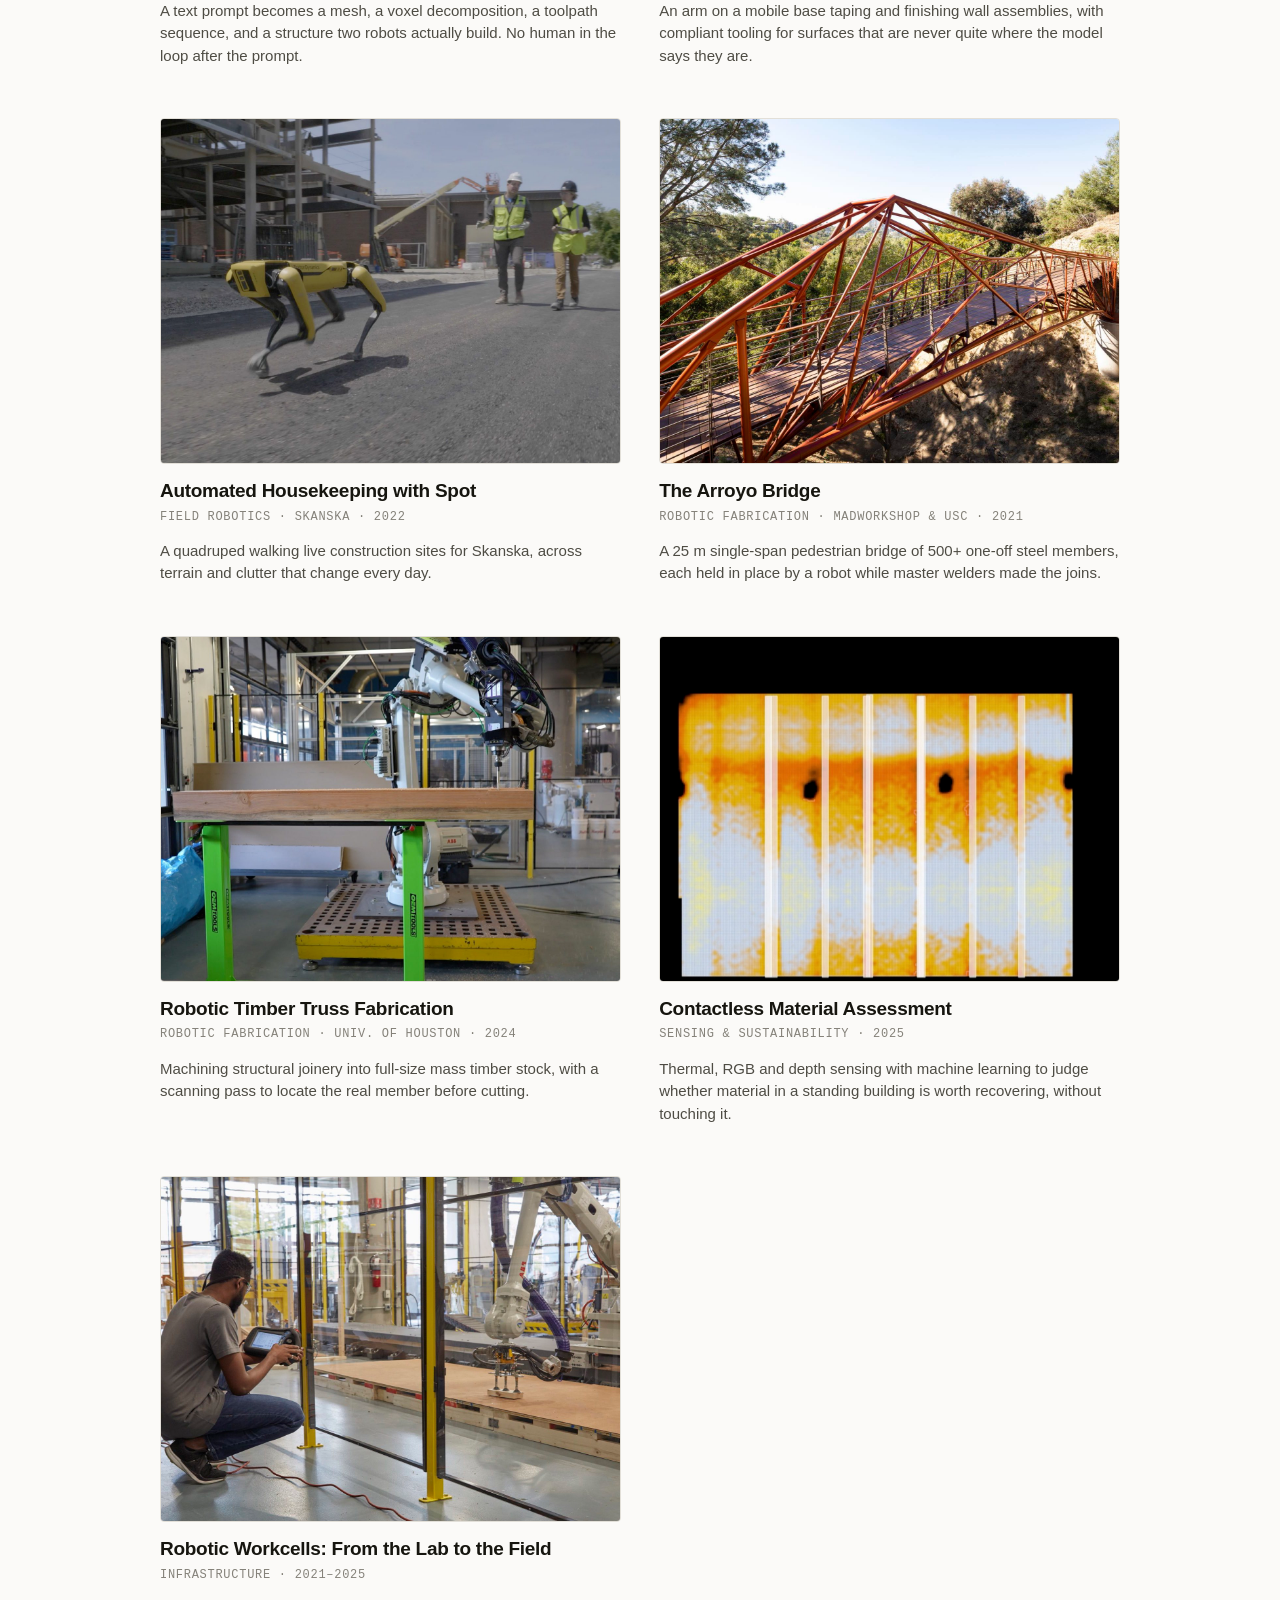
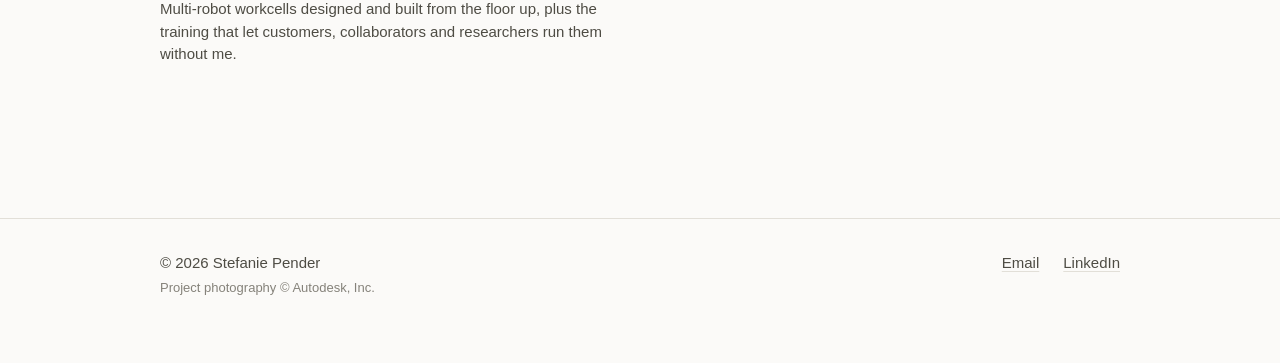
==== commit 10eee6ea: "Rename workcells project; embed Apis Cor and Skanska videos; Skanska link; trim captions" ====
--- a/index.html
+++ b/index.html
@@ -285,7 +285,9 @@
                 />
               </div>
               <div>
-                <h3 class="card__title">Robotics Lab &amp; Workcells</h3>
+                <h3 class="card__title">
+                  Robotic Workcells: From the Lab to the Field
+                </h3>
                 <p class="card__meta">Infrastructure &middot; 2021&ndash;2025</p>
                 <p class="card__desc">
                   Multi-robot workcells designed and built from the floor up,
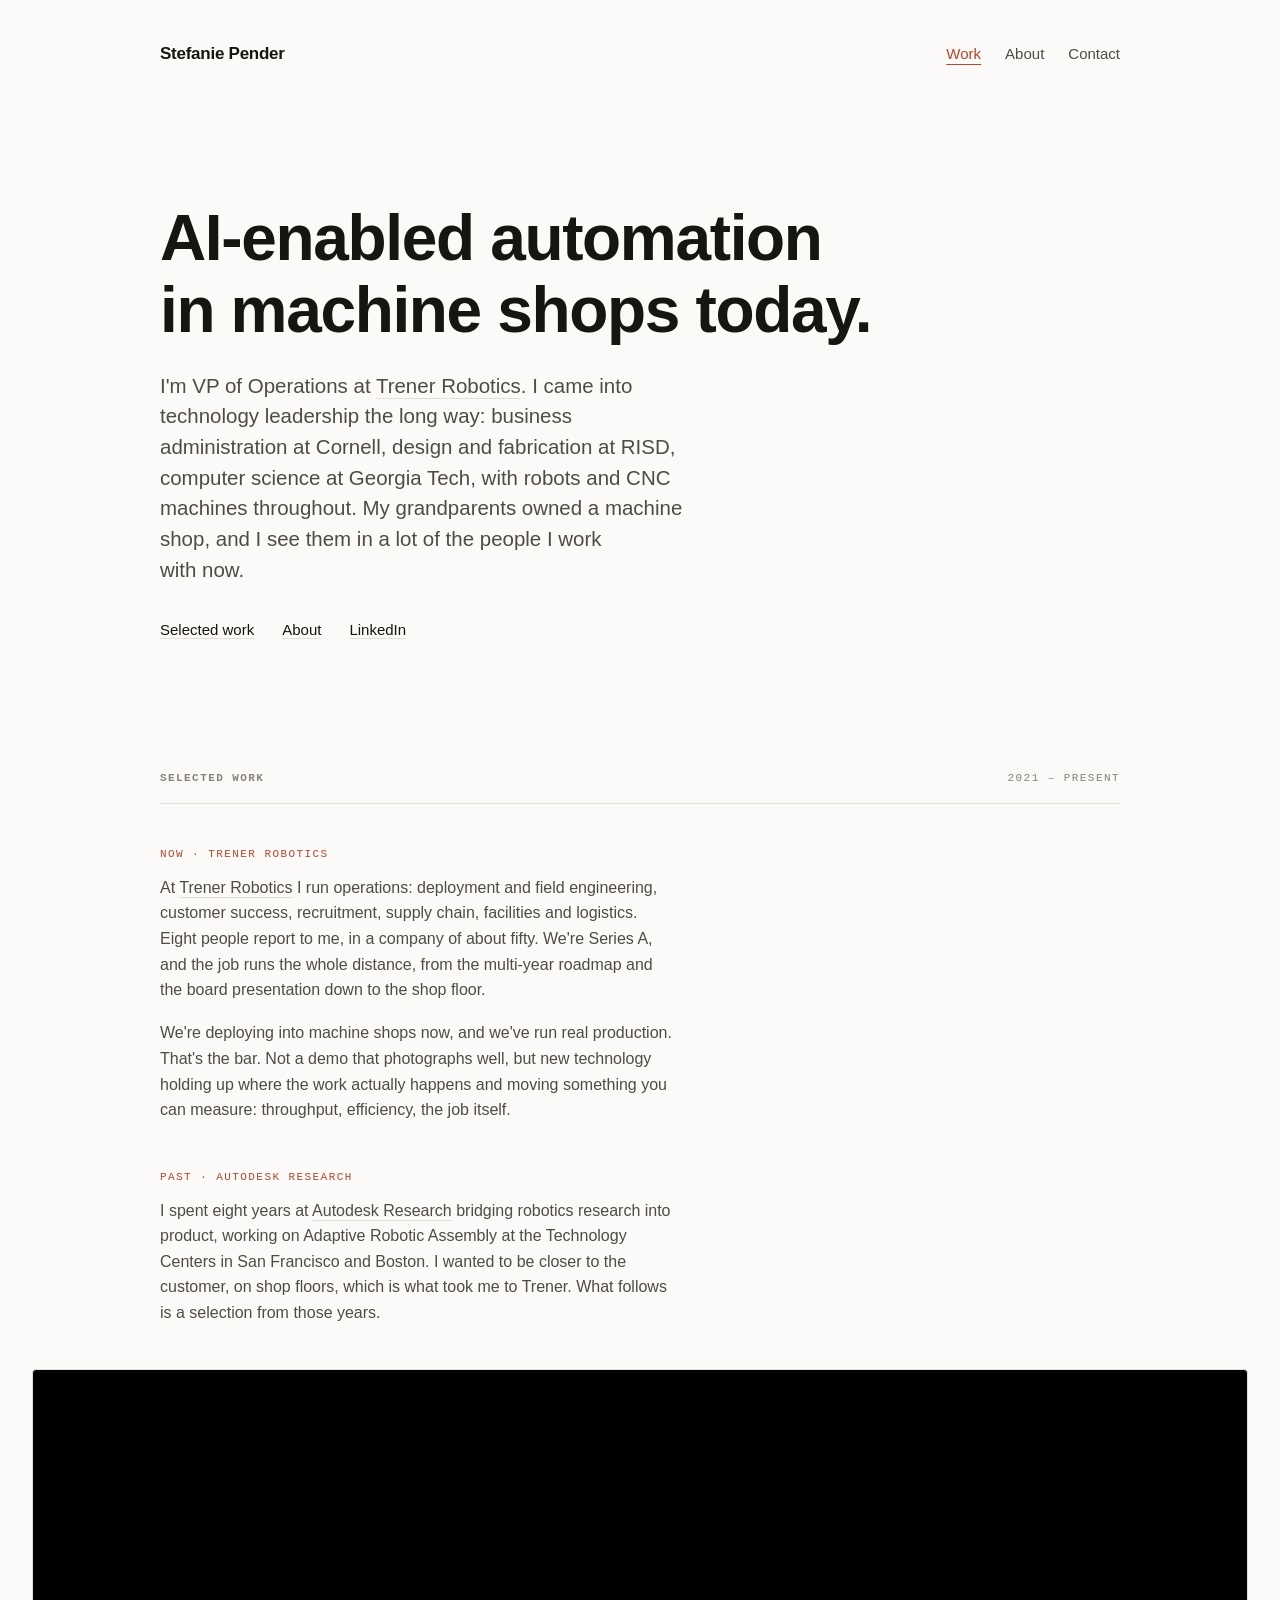
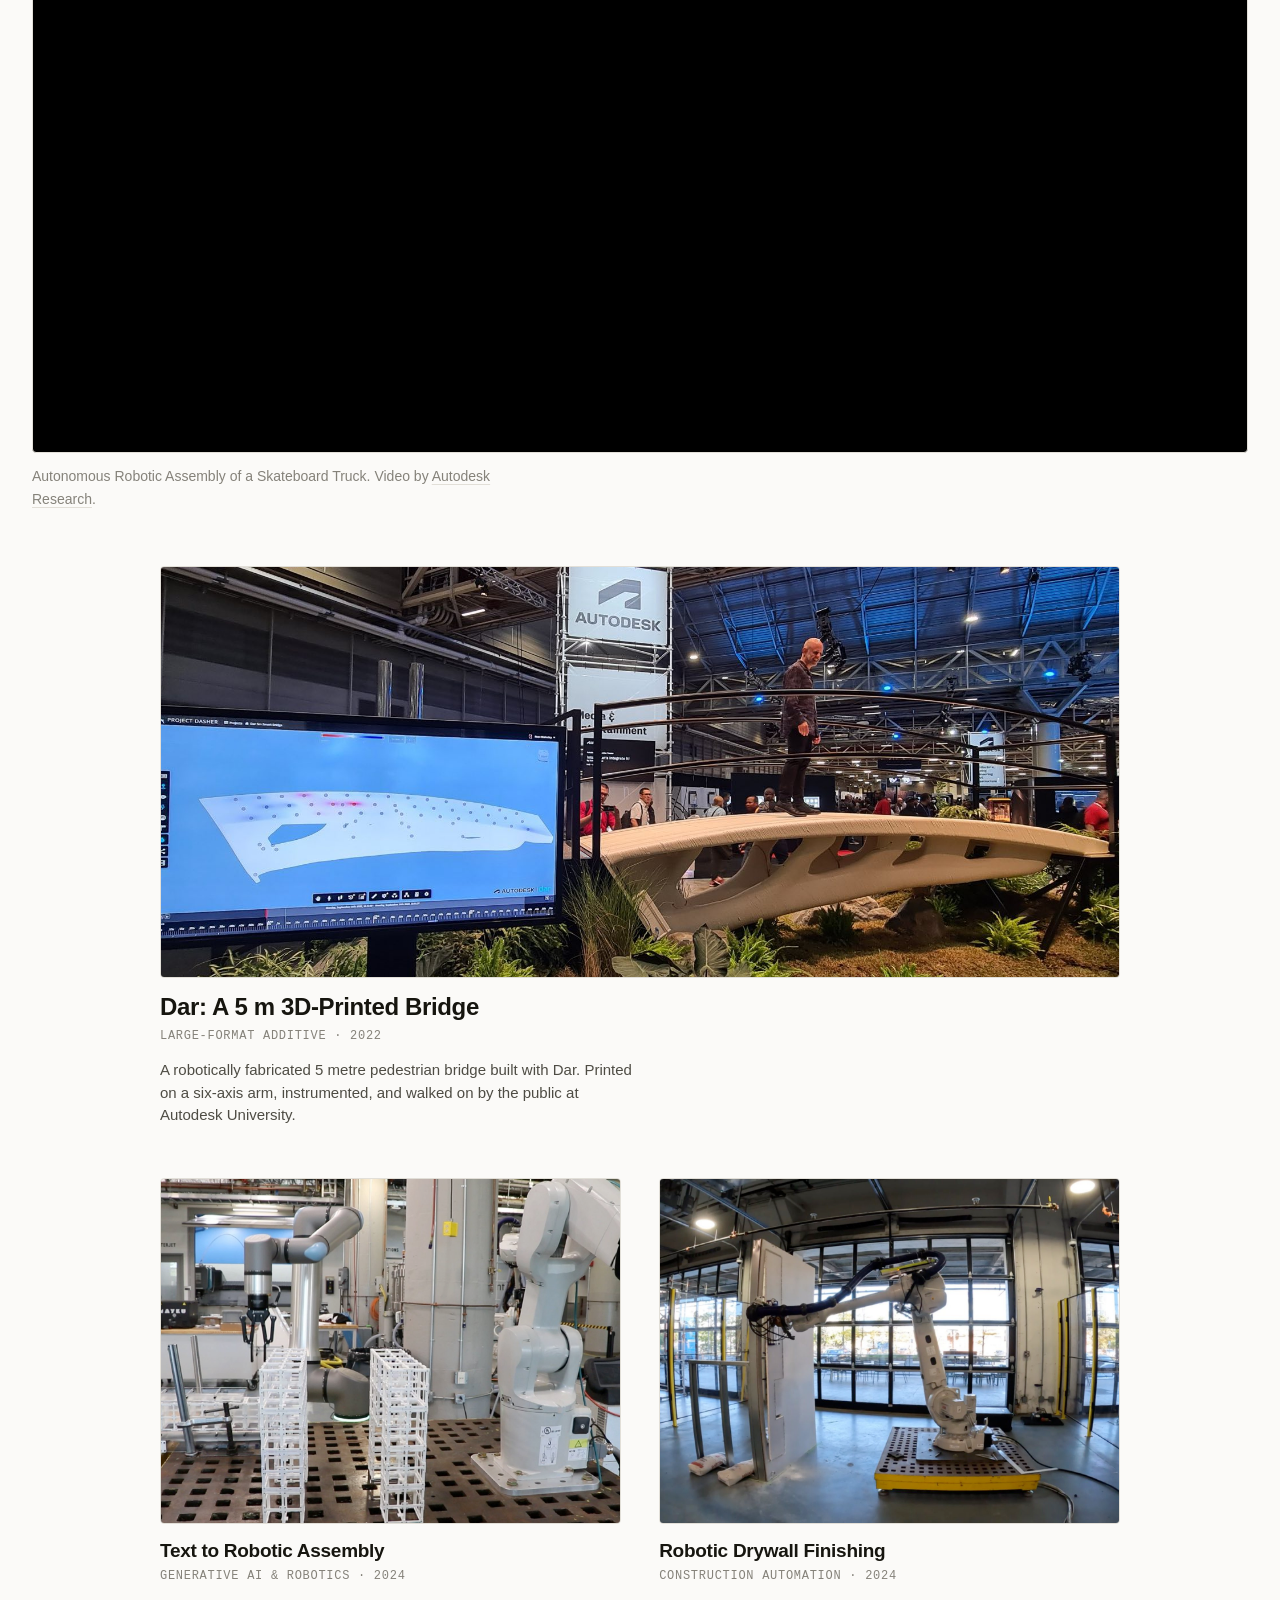
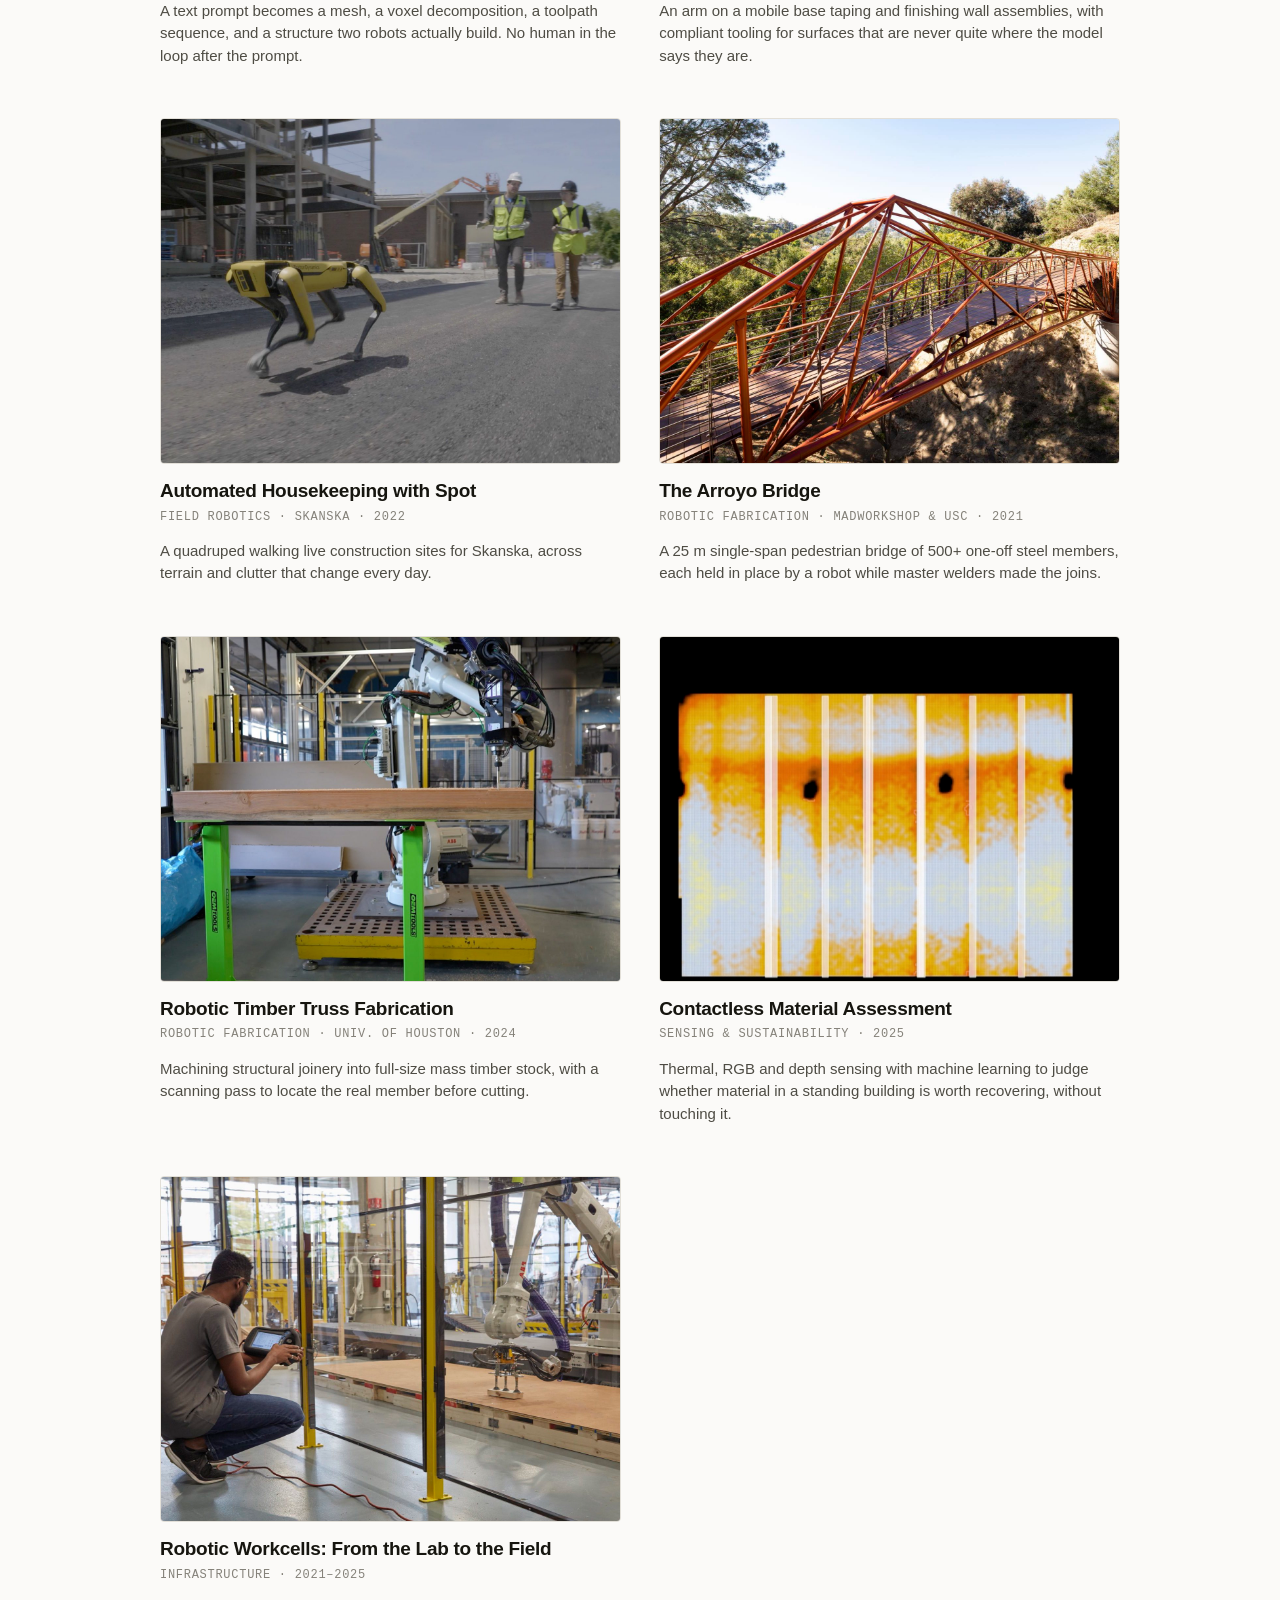
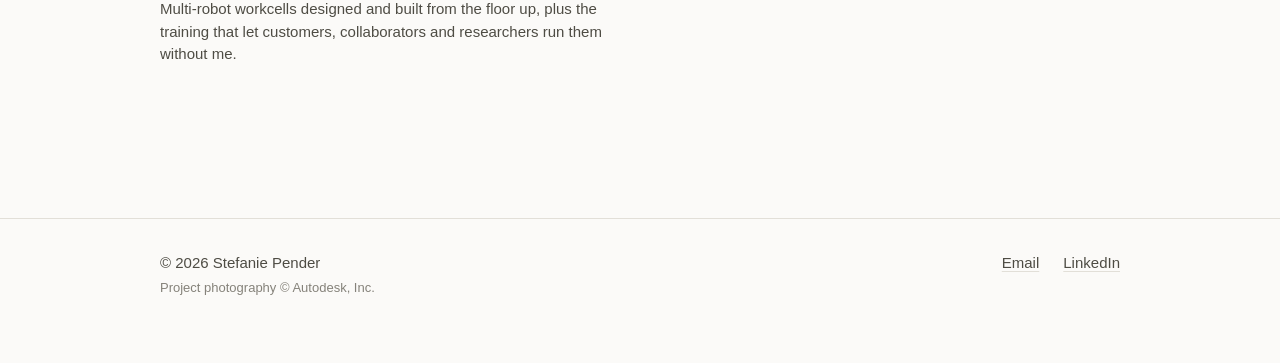
==== commit eb5740f7: "Rename to Text to Robotic Assembly; rewrite summary from the paper; swap timber photo for the paper " ====
--- a/index.html
+++ b/index.html
@@ -147,7 +147,7 @@
                 />
               </div>
               <div>
-                <h3 class="card__title">Text-to-Production</h3>
+                <h3 class="card__title">Text to Robotic Assembly</h3>
                 <p class="card__meta">Generative AI &amp; robotics &middot; 2024</p>
                 <p class="card__desc">
                   A text prompt becomes a mesh, a voxel decomposition, a toolpath
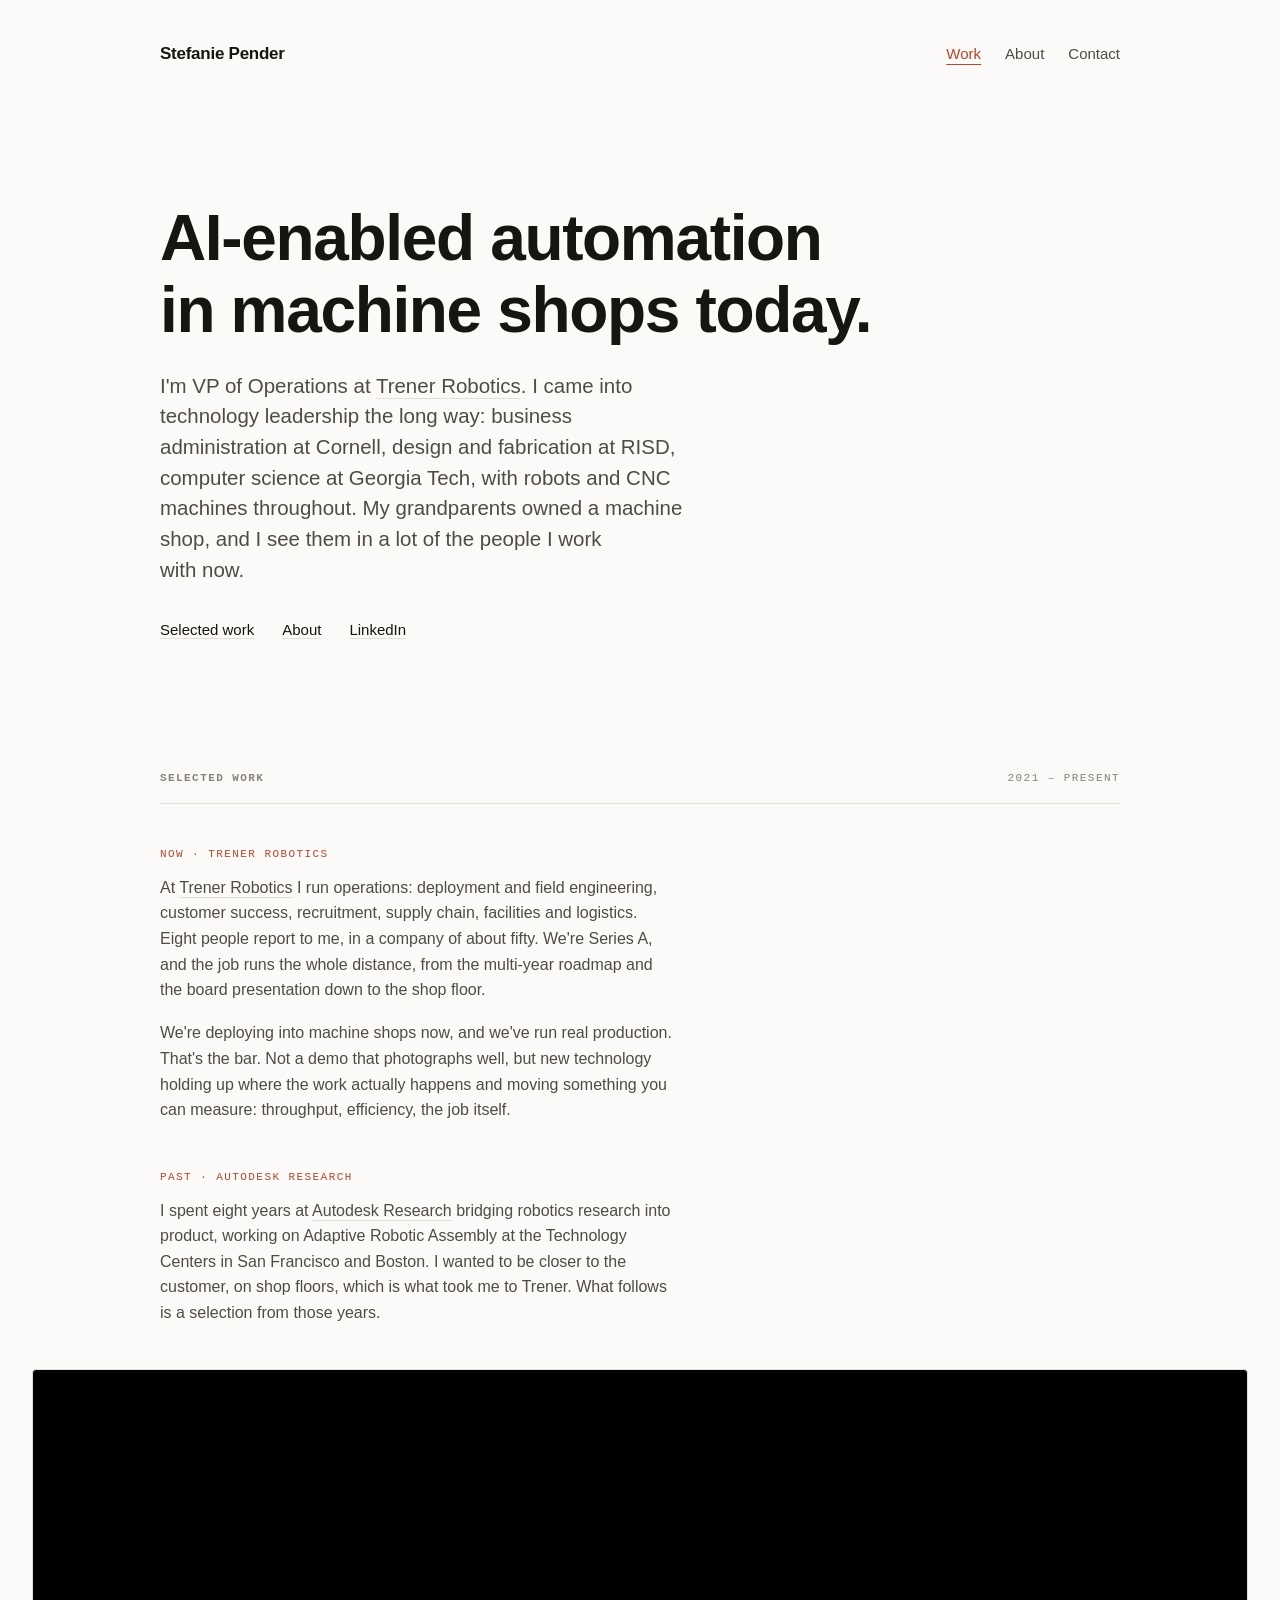
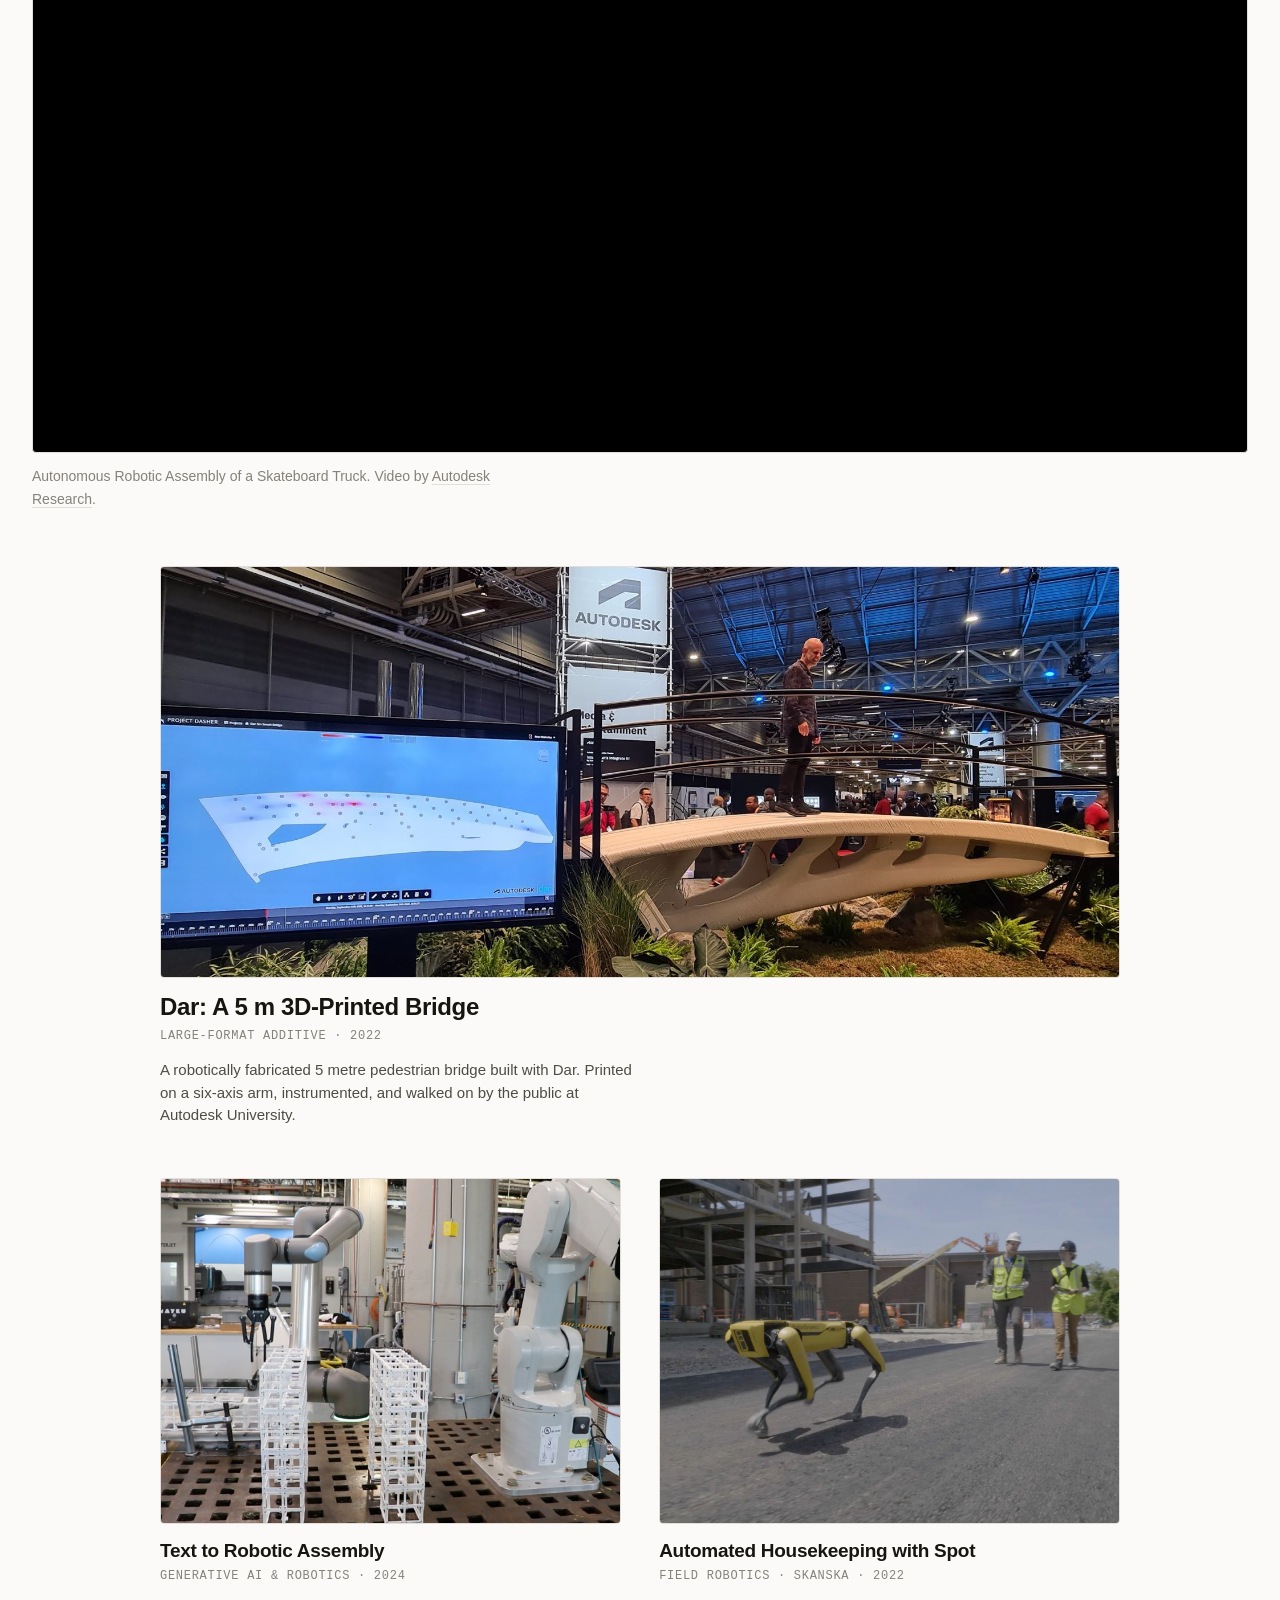
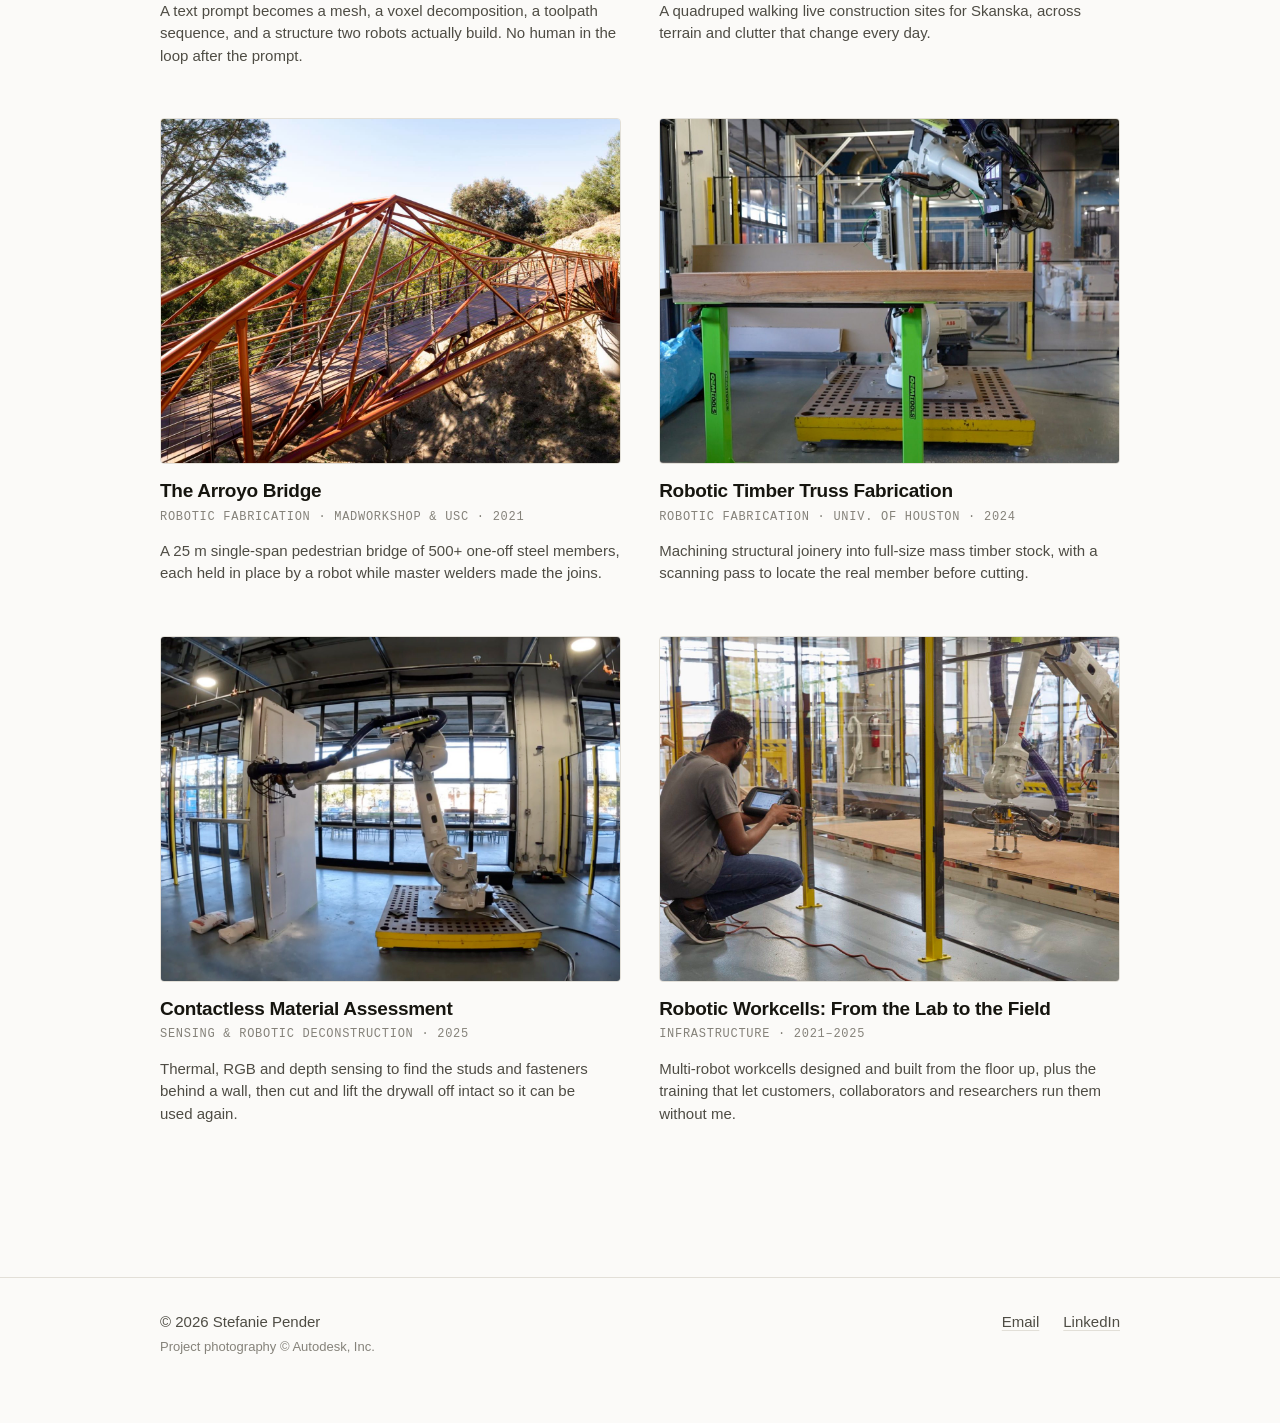
==== commit 00596497: "Merge drywall and material assessment into one project, corrected from the paper" ====
--- a/index.html
+++ b/index.html
@@ -158,28 +158,6 @@
             </a>
           </li>
 
-          <li>
-            <a class="card" href="/work/drywall-finishing/">
-              <div class="card__frame">
-                <img
-                  src="/images/drywall-card.jpg"
-                  alt="An ABB robot arm on a mobile base applying joint compound to a drywall panel in a robotics lab"
-                  width="1400"
-                  height="1050"
-                  loading="lazy"
-                />
-              </div>
-              <div>
-                <h3 class="card__title">Robotic Drywall Finishing</h3>
-                <p class="card__meta">Construction automation &middot; 2024</p>
-                <p class="card__desc">
-                  An arm on a mobile base taping and finishing wall assemblies,
-                  with compliant tooling for surfaces that are never quite where
-                  the model says they are.
-                </p>
-              </div>
-            </a>
-          </li>
 
           <li>
             <a class="card" href="/work/spot/">
@@ -254,8 +232,8 @@
             <a class="card" href="/work/material-recovery/">
               <div class="card__frame">
                 <img
-                  src="/images/nde-card.jpg"
-                  alt="A false-color thermographic scan of a material sample showing internal voids as dark spots"
+                  src="/images/drywall-card.jpg"
+                  alt="An ABB robot arm on a mobile base working against a full-height drywall panel in the robotics lab"
                   width="1400"
                   height="1050"
                   loading="lazy"
@@ -263,11 +241,13 @@
               </div>
               <div>
                 <h3 class="card__title">Contactless Material Assessment</h3>
-                <p class="card__meta">Sensing &amp; sustainability &middot; 2025</p>
-                <p class="card__desc">
-                  Thermal, RGB and depth sensing with machine learning to judge
-                  whether material in a standing building is worth recovering,
-                  without touching it.
+                <p class="card__meta">
+                  Sensing &amp; robotic deconstruction &middot; 2025
+                </p>
+                <p class="card__desc">
+                  Thermal, RGB and depth sensing to find the studs and fasteners
+                  behind a wall, then cut and lift the drywall off intact so it
+                  can be used again.
                 </p>
               </div>
             </a>
--- a/css/style.css
+++ b/css/style.css
@@ -273,6 +273,16 @@
   border: 0;
 }
 
+/* Self-hosted <video>. Global img rules don't cover it, so constrain it here. */
+.video-el {
+  display: block;
+  width: 100%;
+  height: auto;
+  border-radius: var(--radius);
+  border: 1px solid var(--rule);
+  background: #000;
+}
+
 /* .figure sets a margin shorthand later in this file, so these use
    .figure.video-figure to win on specificity rather than order. */
 .figure.video-figure {
@@ -280,8 +290,8 @@
   margin: clamp(2rem, 4vw, 2.75rem) 0 clamp(2.5rem, 6vw, 3.5rem);
 }
 
-/* Break the video out well past the text column, centred, and scale it with
-   the viewport so it never overflows at the breakpoint. */
+/* Break the embedded video out past the text column, centred, scaling with the
+   viewport so it never overflows at the breakpoint. */
 @media (min-width: 62rem) {
   .figure.video-figure {
     --vid-w: min(calc(100vw - 4rem), 96rem);
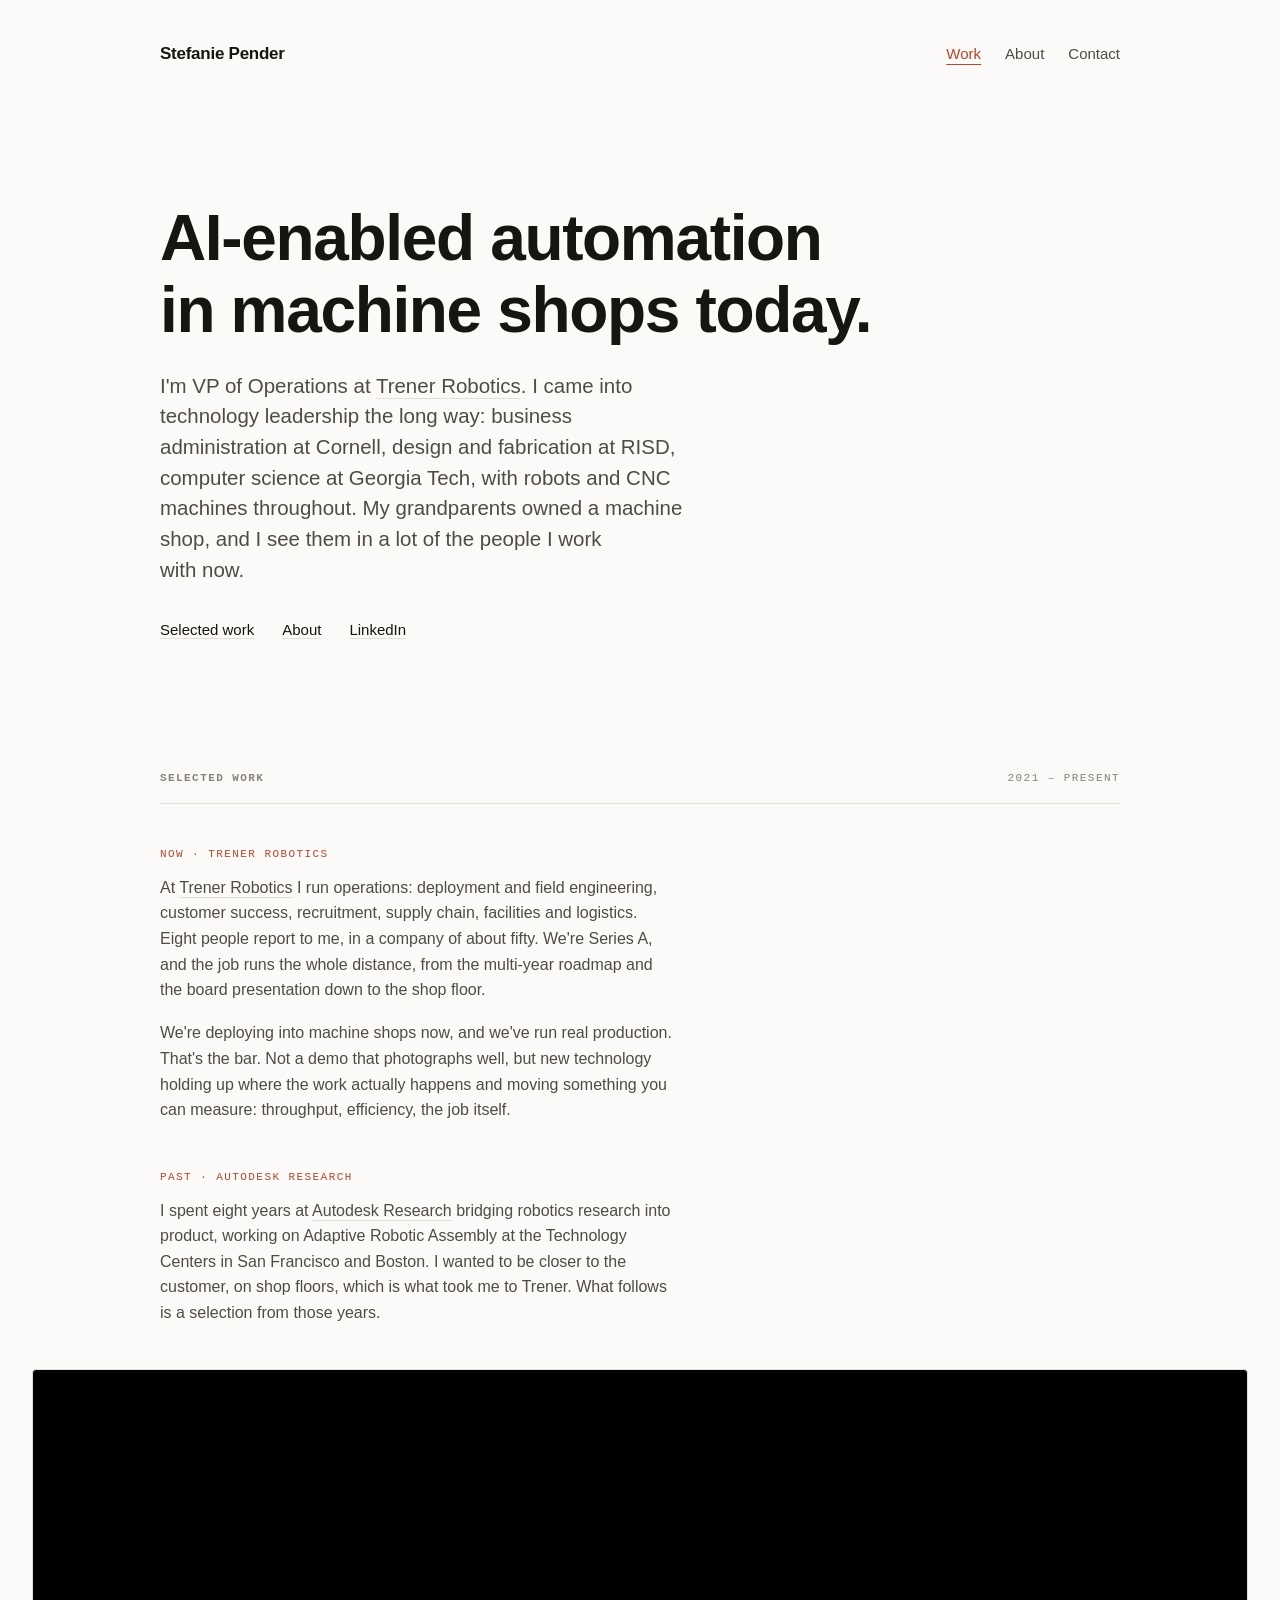
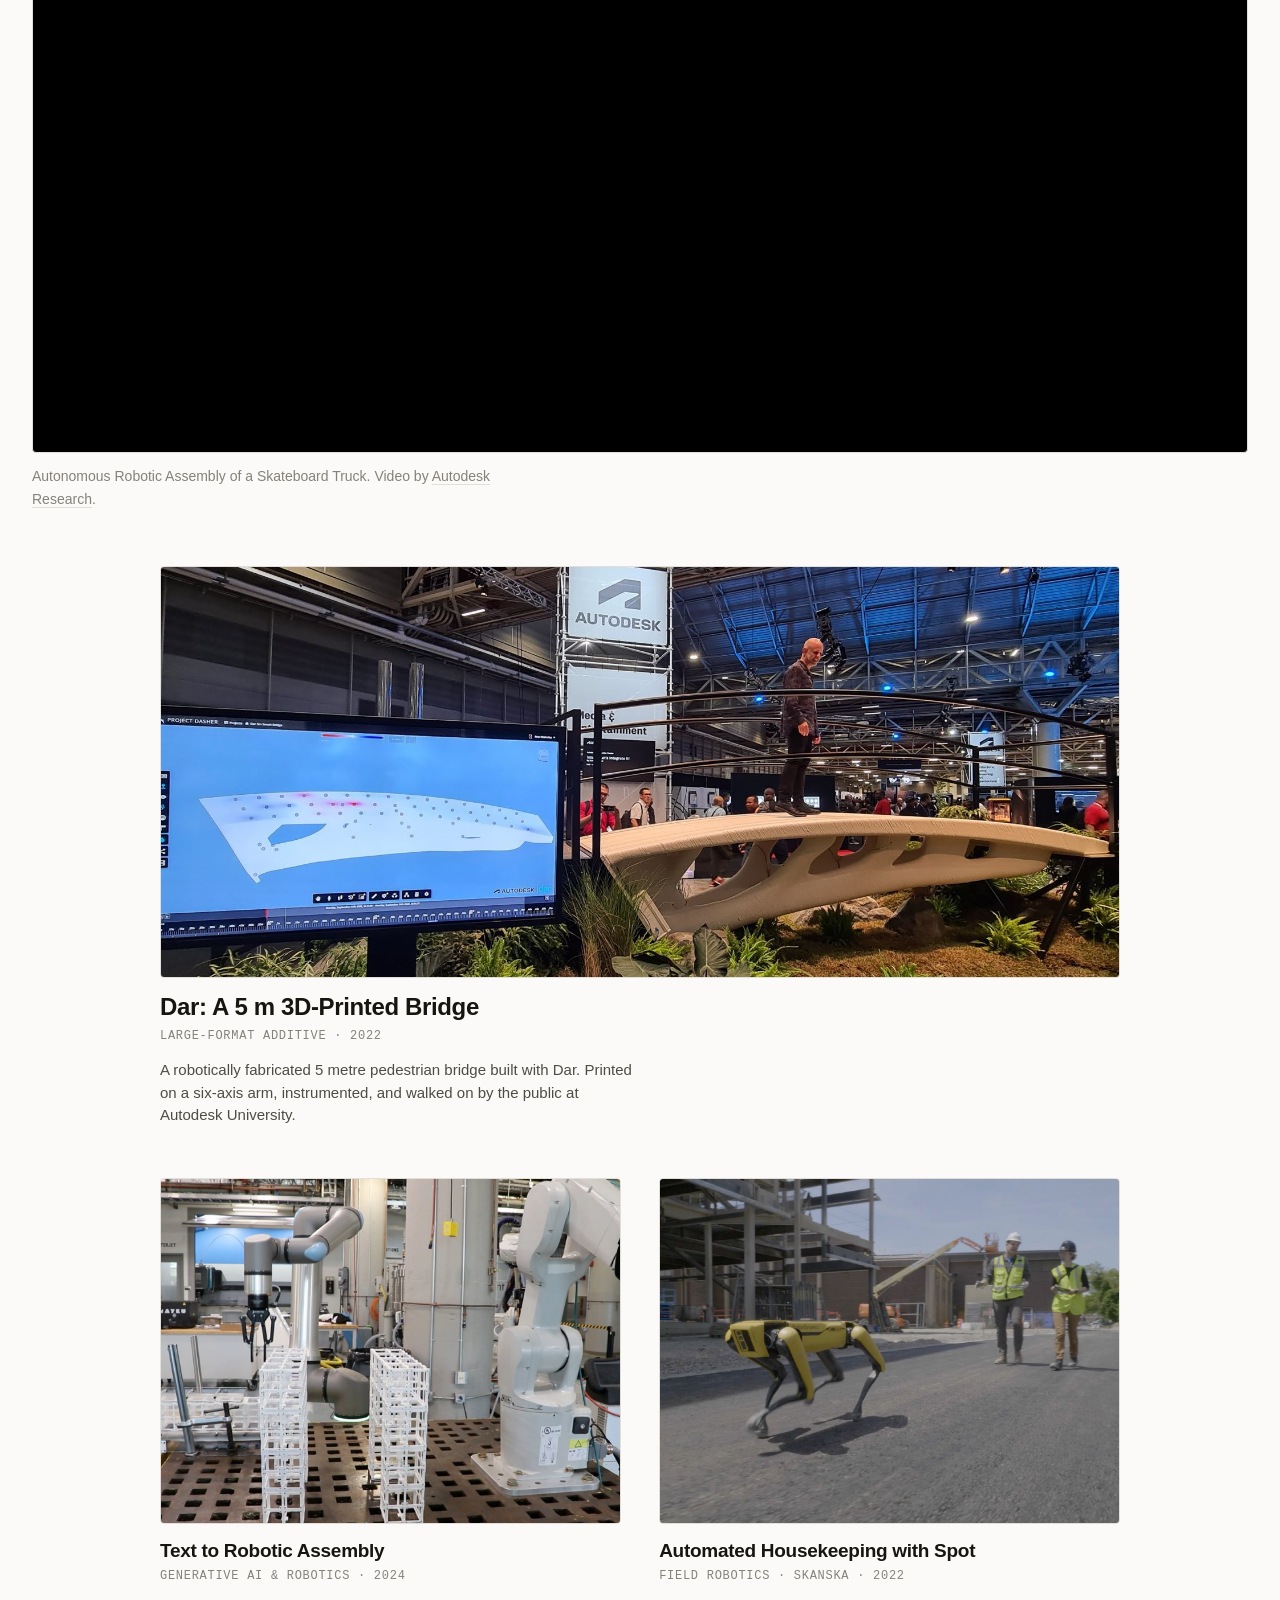
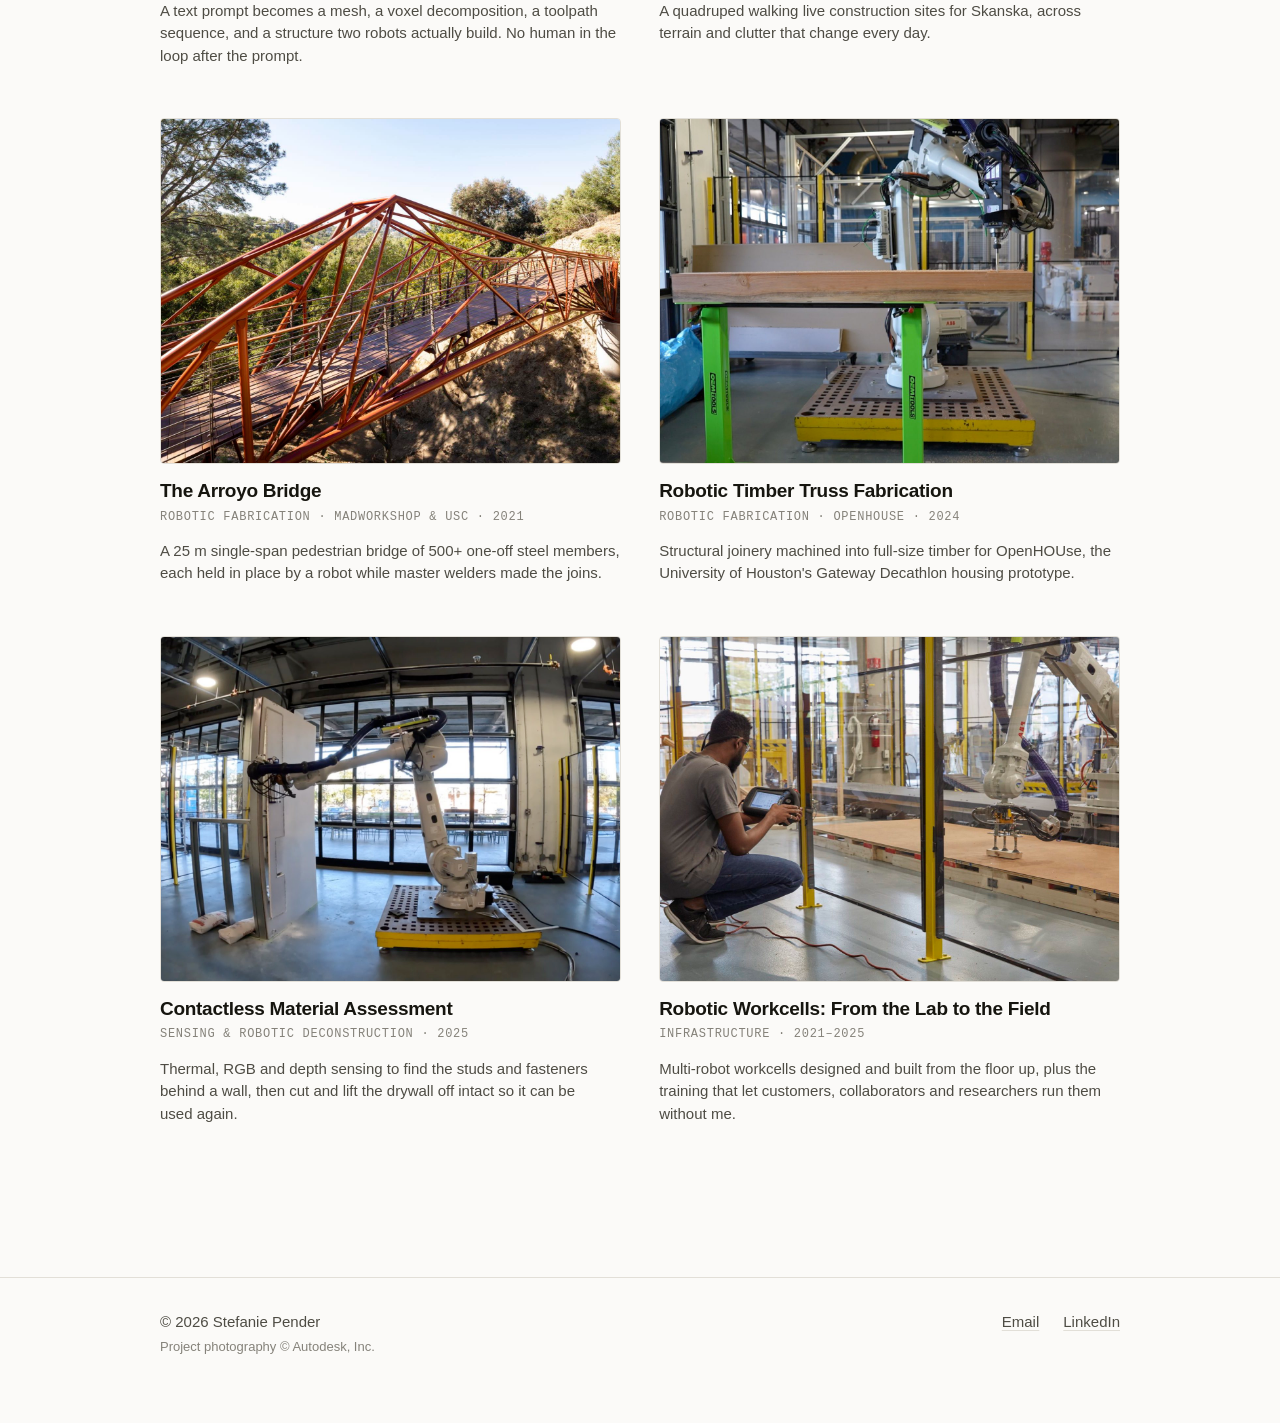
==== commit 1f4f7d13: "Timber truss: OpenHOUse and Gateway Decathlon context" ====
--- a/index.html
+++ b/index.html
@@ -218,11 +218,12 @@
               <div>
                 <h3 class="card__title">Robotic Timber Truss Fabrication</h3>
                 <p class="card__meta">
-                  Robotic fabrication &middot; Univ. of Houston &middot; 2024
-                </p>
-                <p class="card__desc">
-                  Machining structural joinery into full-size mass timber stock,
-                  with a scanning pass to locate the real member before cutting.
+                  Robotic fabrication &middot; OpenHOUse &middot; 2024
+                </p>
+                <p class="card__desc">
+                  Structural joinery machined into full-size timber for
+                  OpenHOUse, the University of Houston's Gateway Decathlon
+                  housing prototype.
                 </p>
               </div>
             </a>
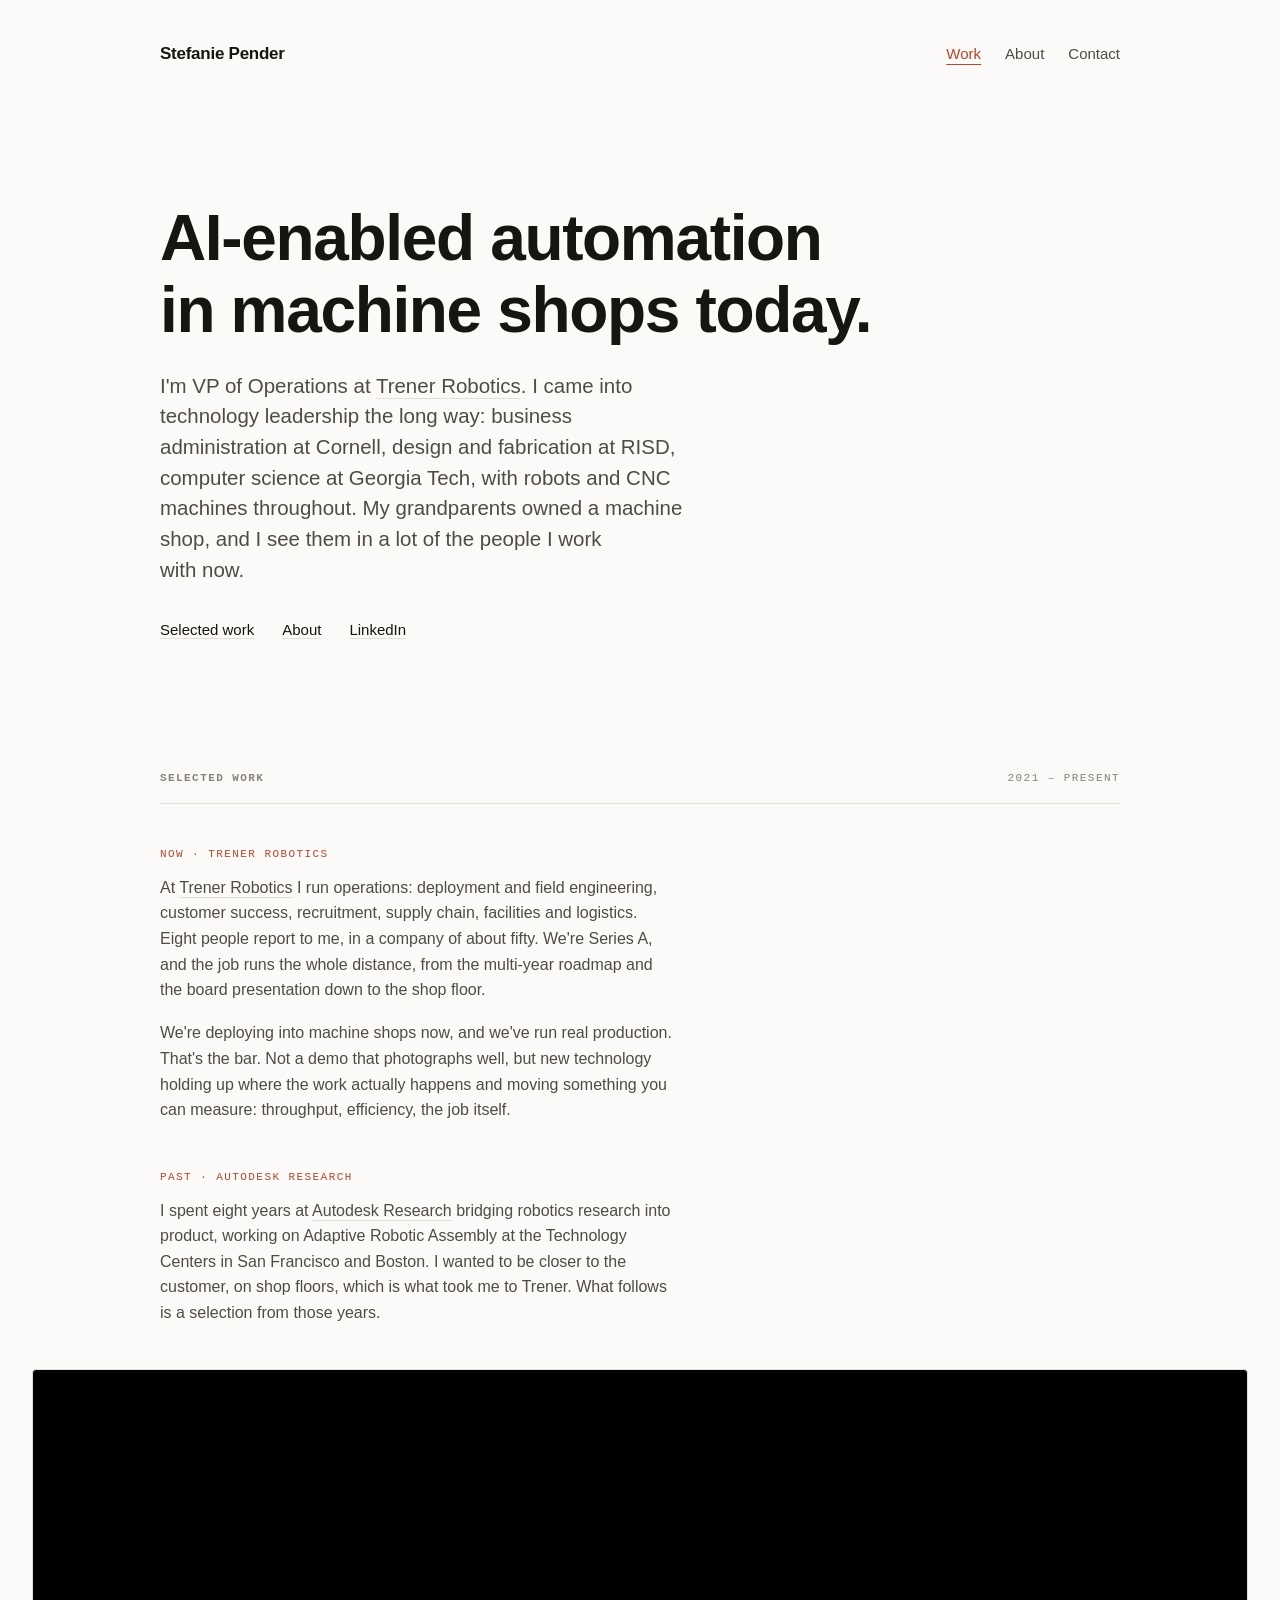
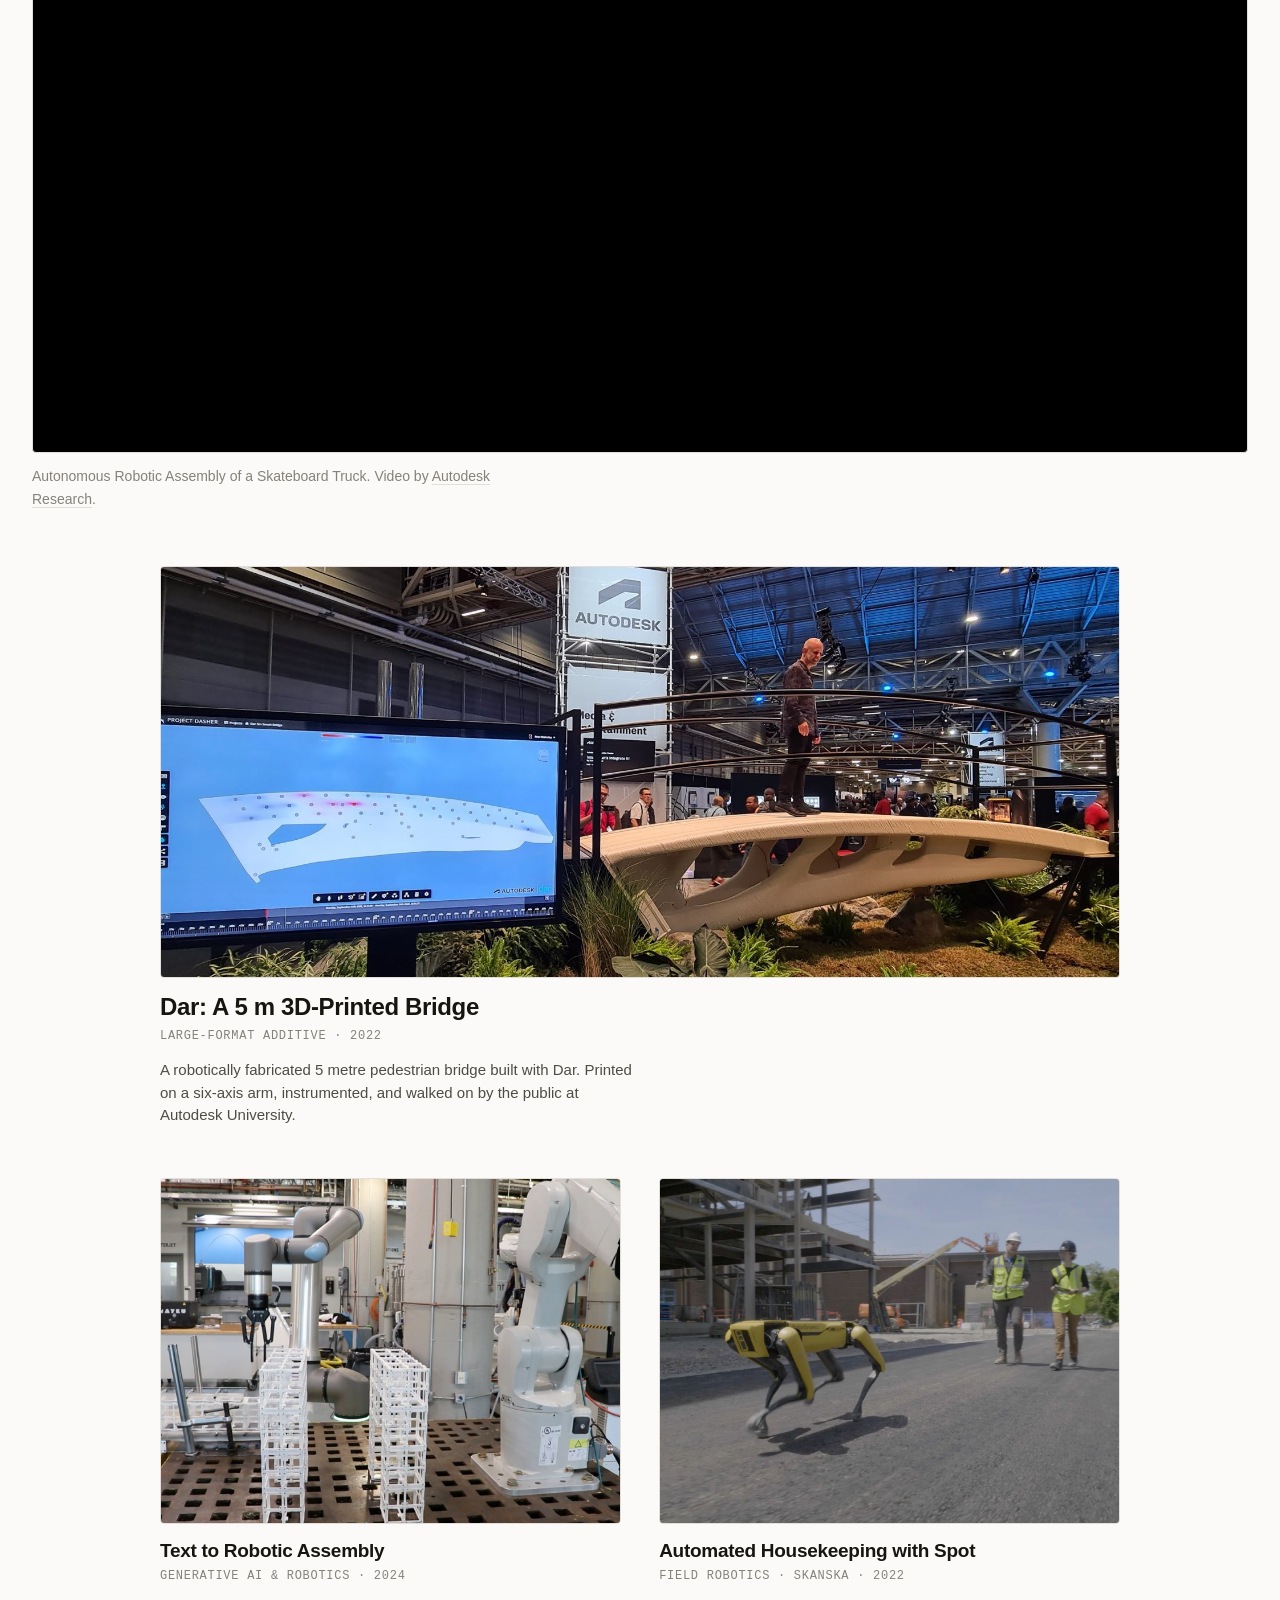
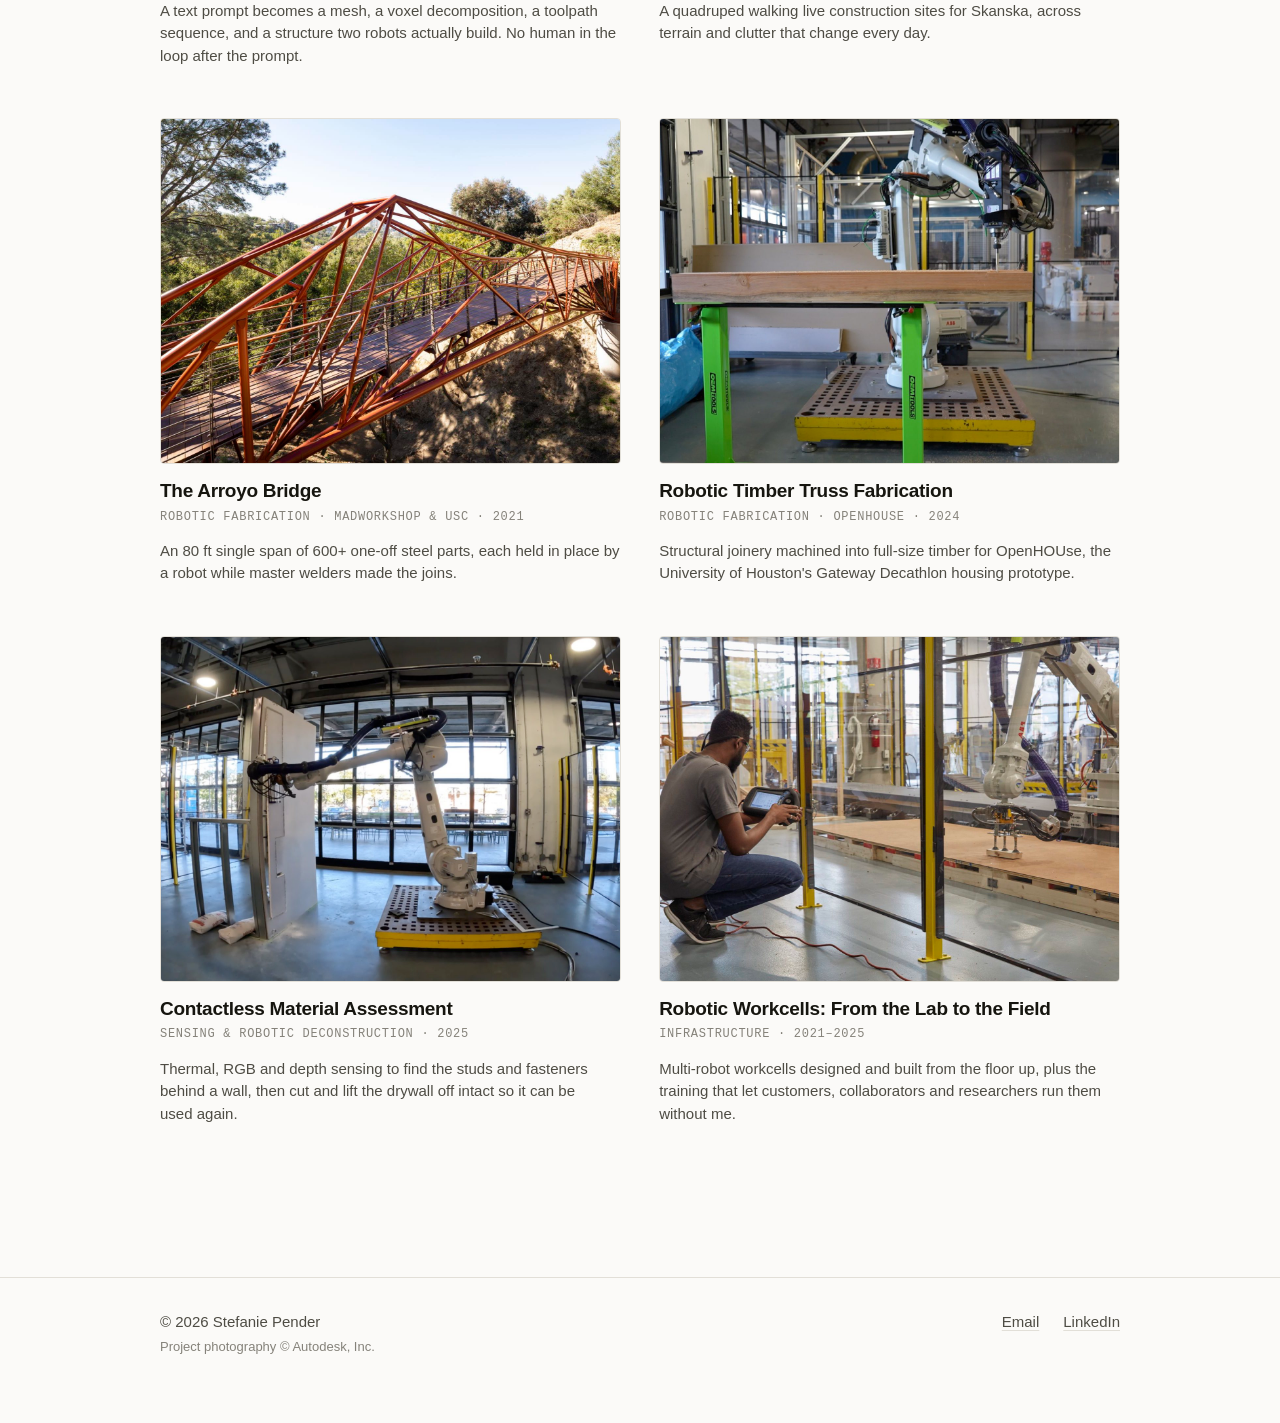
==== commit 62841426: "Dar video at top; 30s truss clip at 10x; Arroyo corrected from the ACADIA paper" ====
--- a/index.html
+++ b/index.html
@@ -196,9 +196,8 @@
                 <h3 class="card__title">The Arroyo Bridge</h3>
                 <p class="card__meta">Robotic fabrication &middot; MADWORKSHOP &amp; USC &middot; 2021</p>
                 <p class="card__desc">
-                  A 25&nbsp;m single-span pedestrian bridge of 500+ one-off
-                  steel members, each held in place by a robot while master
-                  welders made the joins.
+                  An 80&nbsp;ft single span of 600+ one-off steel parts, each
+                  held in place by a robot while master welders made the joins.
                 </p>
               </div>
             </a>
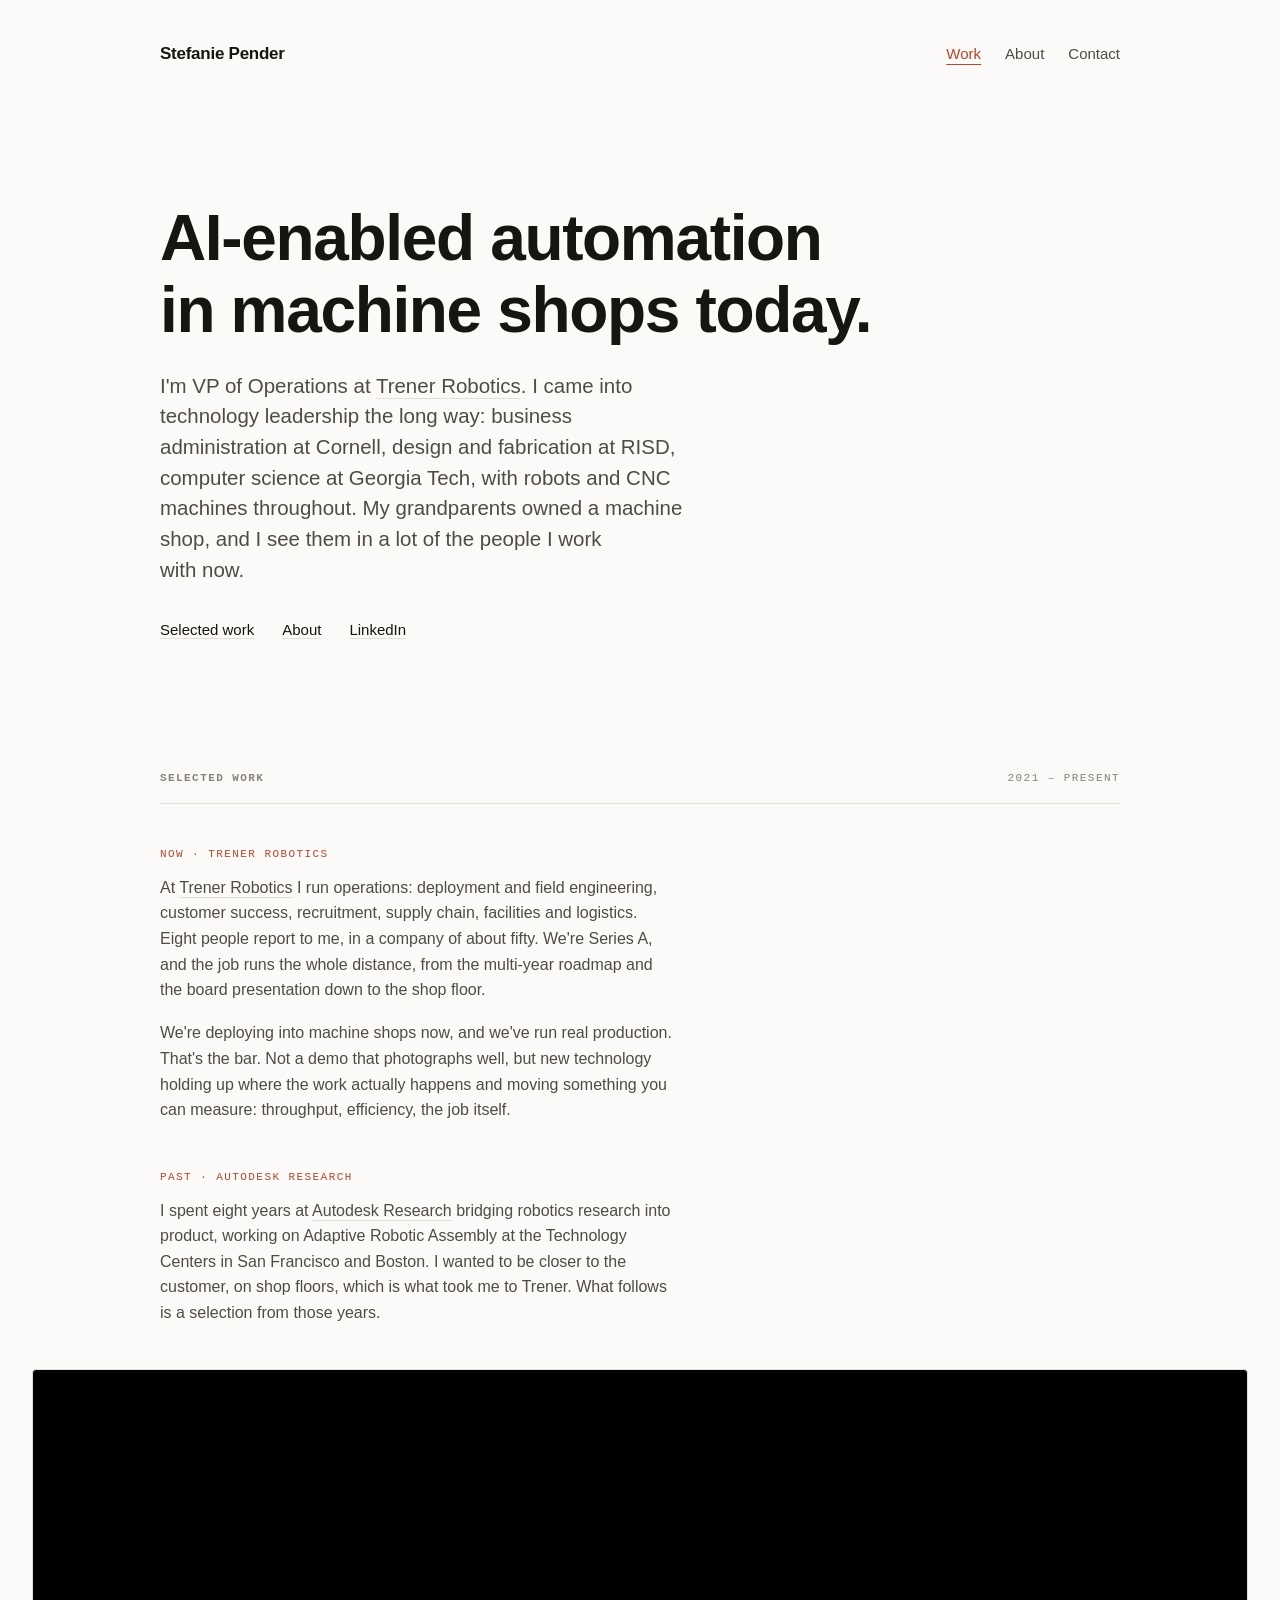
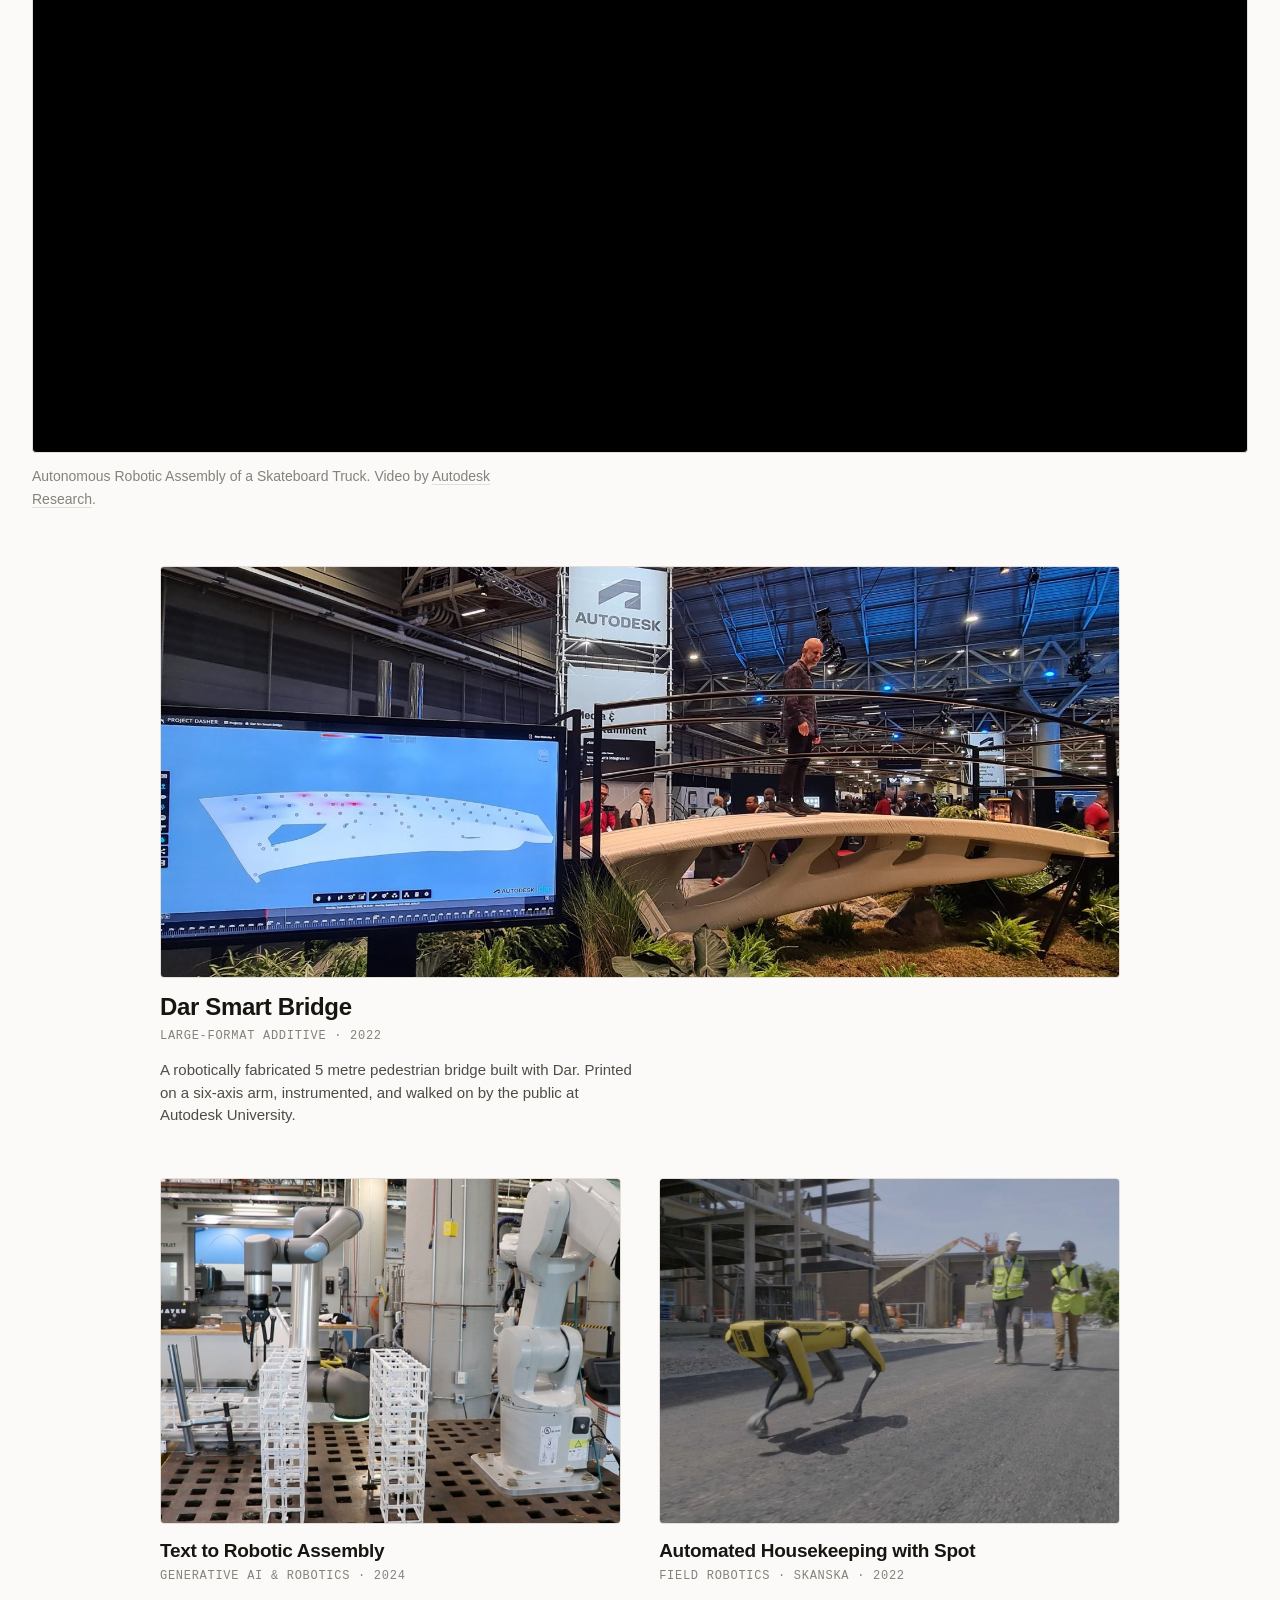
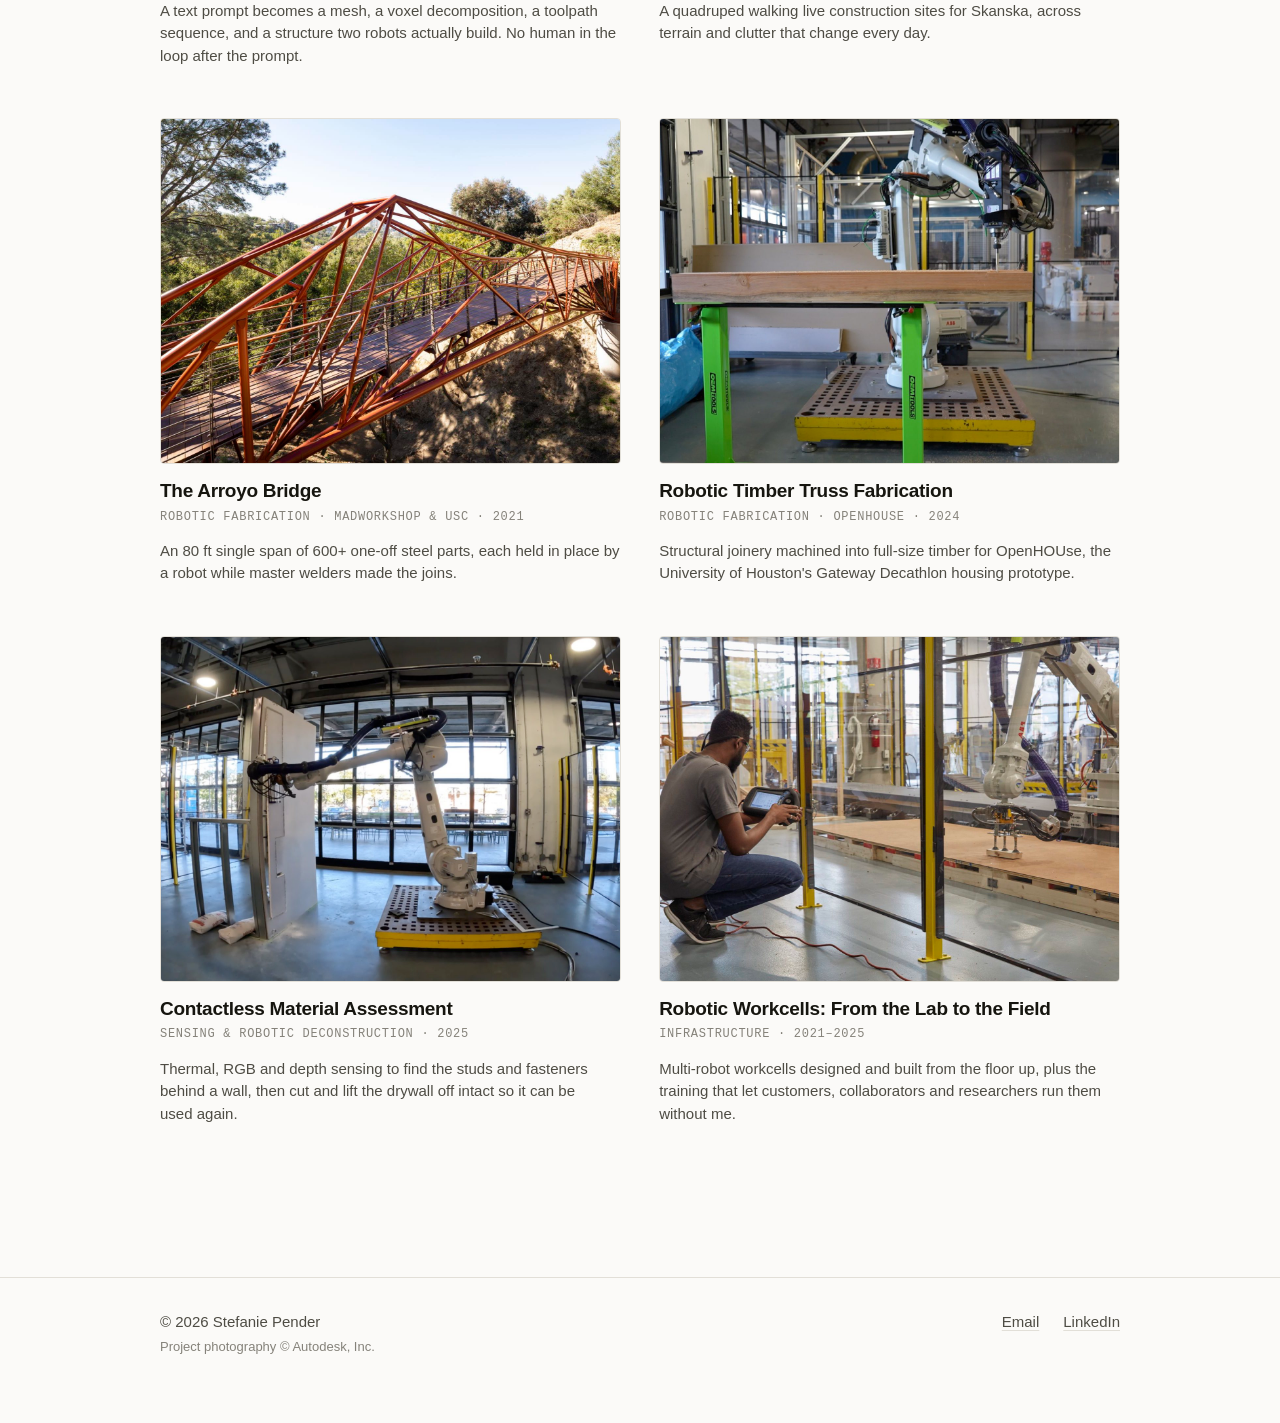
==== commit dc13c22c: "Dar Smart Bridge (singular); align home card title" ====
--- a/index.html
+++ b/index.html
@@ -124,7 +124,7 @@
                 />
               </div>
               <div>
-                <h3 class="card__title">Dar: A 5&nbsp;m 3D-Printed Bridge</h3>
+                <h3 class="card__title">Dar Smart Bridge</h3>
                 <p class="card__meta">Large-format additive &middot; 2022</p>
                 <p class="card__desc">
                   A robotically fabricated 5&nbsp;metre pedestrian bridge built
